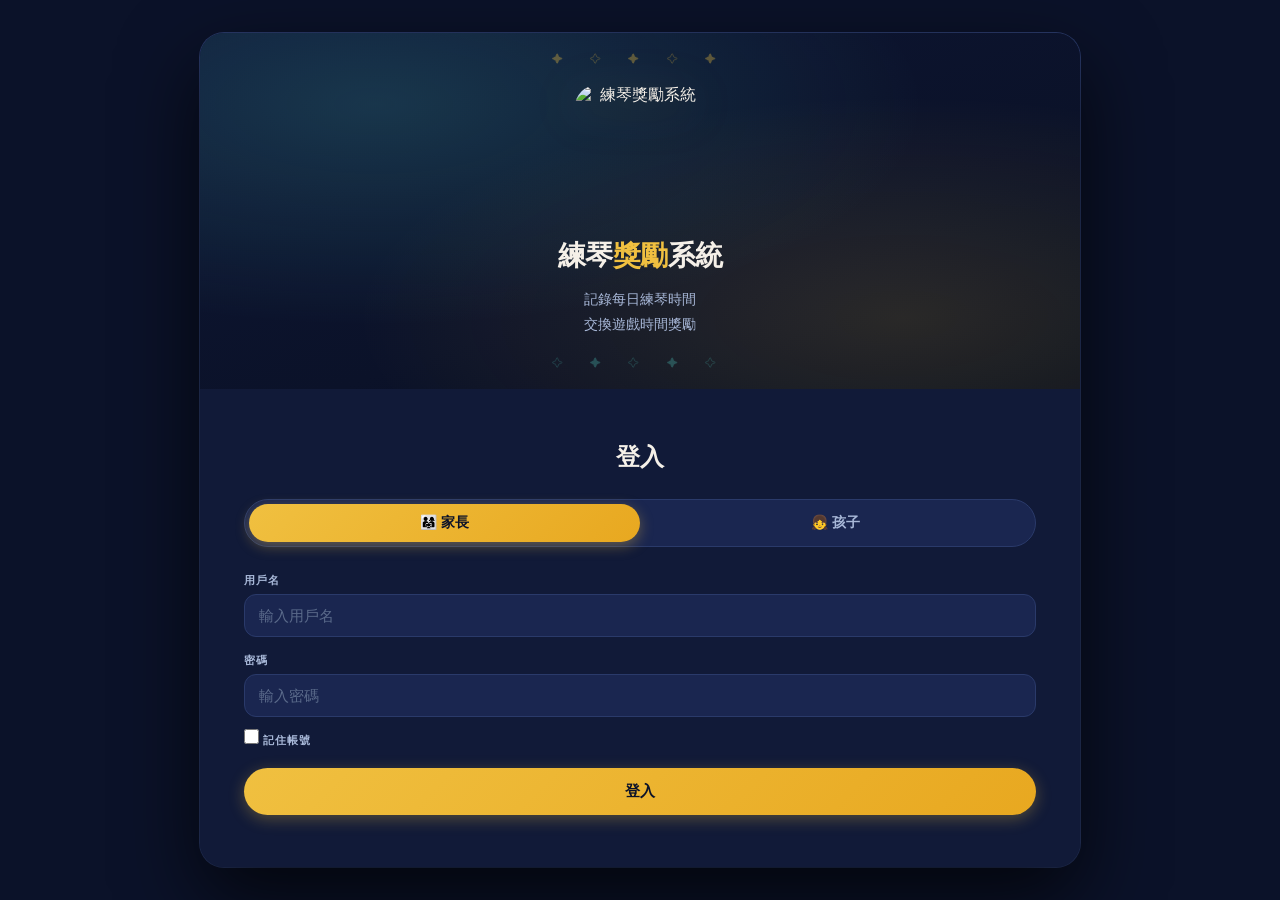
==== frontend/index.html @ 4d49552a "重新設計 UI：星空水彩風格 + 自訂 App Icon - 使用 .icon/Icon.png 作為網站 favicon 與 Apple touch icon - 歡迎區塊改用實際 PNG 圖示取代" ====
<!DOCTYPE html>
<html lang="zh-TW">
<head>
    <meta charset="UTF-8">
    <meta name="viewport" content="width=device-width, initial-scale=1.0">
    <title>練琴獎勵系統</title>
    <link rel="icon" type="image/png" href="/icon.png">
    <link rel="apple-touch-icon" href="/icon.png">
    <style>
        /* ── Starry Night × Watercolor Design System ── */
        :root {
            --bg-base:      #0b1229;
            --bg-surface:   #111a38;
            --bg-elevated:  #1a2650;
            --bg-elevated2: #243066;
            --accent:       #f0c040;
            --accent-hover: #ffe566;
            --accent-dim:   rgba(240,192,64,0.15);
            --teal:         #4ecdc4;
            --teal-dim:     rgba(78,205,196,0.15);
            --pink:         #ff7fbd;
            --pink-dim:     rgba(255,127,189,0.15);
            --text-primary: #f5f0e8;
            --text-secondary: #a8b8d8;
            --text-subdued: #5a6a8a;
            --border:       #2a3a6a;
            --danger:       #ff6b6b;
            --danger-dim:   rgba(255,107,107,0.15);
            --warning:      #ffb347;
            --warning-dim:  rgba(255,179,71,0.15);
            --radius-sm:    6px;
            --radius-md:    12px;
            --radius-lg:    16px;
            --radius-pill:  500px;
        }

        * { margin: 0; padding: 0; box-sizing: border-box; }

        body {
            font-family: 'Segoe UI', 'PingFang TC', 'Microsoft JhengHei', sans-serif;
            background: var(--bg-base);
            color: var(--text-primary);
            min-height: 100vh;
            display: flex;
            justify-content: center;
            align-items: center;
            padding: 24px;
        }

        /* ── Container ── */
        .container {
            width: 100%;
            max-width: 880px;
            background: var(--bg-surface);
            border-radius: 24px;
            overflow: hidden;
            box-shadow: 0 32px 80px rgba(0,0,0,0.7), 0 0 0 1px var(--border);
        }

        .content { display: grid; grid-template-columns: 1fr 1fr; min-height: 580px; }

        /* ── Welcome panel ── */
        .welcome-section {
            background:
                radial-gradient(ellipse at 20% 20%, rgba(78,205,196,0.18) 0%, transparent 55%),
                radial-gradient(ellipse at 80% 80%, rgba(240,192,64,0.14) 0%, transparent 55%),
                linear-gradient(160deg, #0d1635 0%, #0b1229 60%, #060d1f 100%);
            color: var(--text-primary);
            padding: 52px 36px;
            display: flex;
            flex-direction: column;
            justify-content: center;
            align-items: center;
            text-align: center;
            position: relative;
            overflow: hidden;
        }

        /* 星星裝飾 */
        .welcome-section::before {
            content: '✦ ✧ ✦ ✧ ✦';
            position: absolute;
            top: 20px; left: 0; right: 0;
            text-align: center;
            font-size: 11px;
            color: rgba(240,192,64,0.35);
            letter-spacing: 12px;
        }

        .welcome-section::after {
            content: '✧ ✦ ✧ ✦ ✧';
            position: absolute;
            bottom: 20px; left: 0; right: 0;
            text-align: center;
            font-size: 11px;
            color: rgba(78,205,196,0.3);
            letter-spacing: 12px;
        }

        .app-icon {
            width: 130px;
            height: 130px;
            object-fit: contain;
            margin-bottom: 22px;
            position: relative; z-index: 1;
            filter: drop-shadow(0 8px 24px rgba(240,192,64,0.3));
            border-radius: 22px;
        }

        .welcome-section h1 {
            font-size: 28px;
            font-weight: 900;
            letter-spacing: -0.5px;
            margin-bottom: 12px;
            position: relative; z-index: 1;
        }

        .welcome-section h1 span { color: var(--accent); }

        .welcome-section p {
            font-size: 14px;
            color: var(--text-secondary);
            line-height: 1.8;
            position: relative; z-index: 1;
        }

        /* ── Login panel ── */
        .login-section {
            background: var(--bg-surface);
            padding: 52px 44px;
            display: flex;
            flex-direction: column;
            justify-content: center;
        }

        .login-section h2 {
            font-size: 24px;
            font-weight: 900;
            color: var(--text-primary);
            margin-bottom: 26px;
            text-align: center;
        }

        /* ── User-type toggle ── */
        .user-type {
            display: flex;
            gap: 0;
            margin-bottom: 26px;
            background: var(--bg-elevated);
            border-radius: var(--radius-pill);
            padding: 4px;
            border: 1px solid var(--border);
        }

        .user-type-btn {
            flex: 1;
            padding: 10px;
            border: none;
            background: transparent;
            border-radius: var(--radius-pill);
            cursor: pointer;
            font-size: 14px;
            font-weight: 700;
            transition: all 0.25s ease;
            color: var(--text-secondary);
        }

        .user-type-btn:hover { color: var(--text-primary); }

        .user-type-btn.active {
            background: linear-gradient(135deg, var(--accent) 0%, #e8a820 100%);
            color: #0b1229;
            box-shadow: 0 4px 14px rgba(240,192,64,0.35);
        }

        /* ── Form elements ── */
        .form-group { margin-bottom: 16px; }

        .form-group label {
            display: block;
            margin-bottom: 6px;
            color: var(--text-secondary);
            font-weight: 700;
            font-size: 11px;
            text-transform: uppercase;
            letter-spacing: 1px;
        }

        .form-group input,
        .form-group textarea {
            width: 100%;
            padding: 12px 14px;
            background: var(--bg-elevated);
            border: 1px solid var(--border);
            border-radius: var(--radius-md);
            font-size: 15px;
            color: var(--text-primary);
            font-family: inherit;
            transition: border-color 0.2s ease, box-shadow 0.2s ease;
        }

        .form-group input::placeholder,
        .form-group textarea::placeholder { color: var(--text-subdued); }

        .form-group input:focus,
        .form-group textarea:focus {
            outline: none;
            border-color: var(--teal);
            box-shadow: 0 0 0 3px rgba(78,205,196,0.15);
        }

        .form-group textarea { resize: vertical; min-height: 80px; }

        /* ── Remember me ── */
        .remember-row { margin-top: -4px; margin-bottom: 8px; }

        .remember-label {
            display: flex;
            align-items: center;
            gap: 8px;
            font-size: 13px;
            color: var(--text-secondary);
            cursor: pointer;
            user-select: none;
        }

        .remember-label input[type="checkbox"] {
            width: 15px; height: 15px;
            accent-color: var(--teal);
            cursor: pointer;
        }

        /* ── Buttons ── */
        .login-btn {
            width: 100%;
            padding: 14px;
            background: linear-gradient(135deg, var(--accent) 0%, #e8a820 100%);
            color: #0b1229;
            border: none;
            border-radius: var(--radius-pill);
            font-size: 15px;
            font-weight: 900;
            letter-spacing: 0.5px;
            cursor: pointer;
            transition: all 0.2s ease;
            margin-top: 12px;
            box-shadow: 0 4px 16px rgba(240,192,64,0.3);
        }

        .login-btn:hover {
            background: linear-gradient(135deg, var(--accent-hover) 0%, var(--accent) 100%);
            box-shadow: 0 6px 22px rgba(240,192,64,0.45);
            transform: translateY(-1px);
        }

        .login-btn:active { transform: translateY(0); box-shadow: none; }

        .submit-btn {
            padding: 11px 26px;
            background: linear-gradient(135deg, var(--teal) 0%, #3ab5c0 100%);
            color: #0b1229;
            border: none;
            border-radius: var(--radius-pill);
            cursor: pointer;
            font-weight: 900;
            font-size: 14px;
            letter-spacing: 0.3px;
            transition: all 0.2s ease;
            box-shadow: 0 4px 14px rgba(78,205,196,0.3);
        }

        .submit-btn:hover {
            filter: brightness(1.1);
            transform: translateY(-1px);
            box-shadow: 0 6px 18px rgba(78,205,196,0.4);
        }

        .submit-btn:disabled { opacity: 0.4; cursor: not-allowed; transform: none; box-shadow: none; }

        .action-btn {
            padding: 10px 16px;
            border: 1px solid var(--border);
            background: transparent;
            color: var(--text-secondary);
            border-radius: var(--radius-pill);
            cursor: pointer;
            font-weight: 700;
            font-size: 13px;
            transition: all 0.2s ease;
        }

        .action-btn:hover {
            border-color: var(--teal);
            color: var(--teal);
            background: var(--teal-dim);
        }

        .action-btn.logout {
            grid-column: span 2;
            background: transparent;
            border-color: var(--danger);
            color: var(--danger);
        }

        .action-btn.logout:hover {
            background: var(--danger-dim);
            border-color: var(--danger);
        }

        /* ── Messages ── */
        .error-message {
            background: var(--danger-dim);
            color: #ff8080;
            border: 1px solid rgba(255,107,107,0.3);
            padding: 12px 14px;
            border-radius: var(--radius-md);
            margin-bottom: 16px;
            display: none;
            font-size: 14px;
        }

        .success-message {
            background: var(--teal-dim);
            color: var(--teal);
            border: 1px solid rgba(78,205,196,0.3);
            padding: 12px 14px;
            border-radius: var(--radius-md);
            margin-bottom: 16px;
            display: none;
            font-size: 14px;
        }

        /* ── Loading ── */
        .loading { display: none; text-align: center; color: var(--teal); font-weight: 700; font-size: 13px; }

        .spinner {
            border: 3px solid var(--bg-elevated2);
            border-top: 3px solid var(--teal);
            border-radius: 50%;
            width: 22px; height: 22px;
            animation: spin 0.8s linear infinite;
            margin: 0 auto 10px;
        }

        @keyframes spin { 0% { transform: rotate(0deg); } 100% { transform: rotate(360deg); } }

        /* ── Dashboard visibility ── */
        .dashboard { display: none; }
        .dashboard.active { display: block; }
        .login-form { display: block; }
        .login-form.hidden { display: none; }

        /* ── Dashboard header ── */
        .dashboard-header {
            background: linear-gradient(135deg, var(--bg-elevated) 0%, #1e2d5a 100%);
            border: 1px solid var(--border);
            color: var(--text-primary);
            padding: 22px 26px;
            text-align: center;
            margin-bottom: 20px;
            border-radius: var(--radius-lg);
            position: relative;
            overflow: hidden;
        }

        .dashboard-header::before {
            content: '';
            position: absolute;
            inset: 0;
            background: radial-gradient(ellipse at top left, rgba(78,205,196,0.1) 0%, transparent 60%);
            pointer-events: none;
        }

        .dashboard-header h2 { font-size: 22px; font-weight: 900; margin-bottom: 4px; }
        .dashboard-header p  { color: var(--text-secondary); font-size: 13px; }

        /* ── User info ── */
        .user-info {
            background: var(--bg-elevated);
            padding: 14px 18px;
            border-radius: var(--radius-lg);
            margin-bottom: 18px;
            font-size: 14px;
            border: 1px solid var(--border);
        }

        .info-item {
            display: flex;
            justify-content: space-between;
            padding: 8px 0;
            border-bottom: 1px solid var(--border);
        }

        .info-item:last-child { border-bottom: none; }
        .info-label { font-weight: 700; color: var(--text-subdued); font-size: 11px; text-transform: uppercase; letter-spacing: 0.8px; }
        .info-value { color: var(--text-primary); word-break: break-all; max-width: 60%; text-align: right; font-size: 13px; }

        /* ── Action buttons area ── */
        .action-buttons { display: grid; grid-template-columns: 1fr 1fr; gap: 10px; margin-bottom: 20px; }

        /* ── Navigation tabs ── */
        .nav-tabs {
            display: flex;
            gap: 2px;
            margin-bottom: 18px;
            border-bottom: 1px solid var(--border);
            flex-wrap: wrap;
        }

        .nav-tab {
            padding: 11px 16px;
            border: none;
            background: none;
            cursor: pointer;
            font-size: 13px;
            font-weight: 700;
            color: var(--text-subdued);
            border-bottom: 2px solid transparent;
            margin-bottom: -1px;
            transition: all 0.2s ease;
        }

        .nav-tab:hover { color: var(--teal); }

        .nav-tab.active {
            color: var(--accent);
            border-bottom-color: var(--accent);
        }

        .tab-content { display: none; }
        .tab-content.active { display: block; }

        /* ── Form sections ── */
        .form-section {
            background: var(--bg-elevated);
            border: 1px solid var(--border);
            padding: 20px 22px;
            border-radius: var(--radius-lg);
            margin-bottom: 14px;
        }

        .form-section h3 {
            color: var(--accent);
            margin-bottom: 16px;
            font-size: 14px;
            font-weight: 800;
            letter-spacing: 0.3px;
            display: flex;
            align-items: center;
            gap: 6px;
        }

        .form-row { display: grid; grid-template-columns: 1fr 1fr; gap: 12px; margin-bottom: 12px; }
        .form-row.full { grid-template-columns: 1fr; }

        /* ── Record items ── */
        .record-item {
            background: var(--bg-elevated);
            border: 1px solid var(--border);
            border-radius: var(--radius-md);
            padding: 14px 16px;
            margin-bottom: 10px;
            transition: all 0.2s ease;
        }

        .record-item:hover { background: var(--bg-elevated2); border-color: rgba(78,205,196,0.3); }

        .record-header { display: flex; justify-content: space-between; align-items: center; margin-bottom: 10px; }
        .record-date { font-weight: 700; color: var(--text-primary); font-size: 14px; }

        .record-status {
            padding: 3px 12px;
            border-radius: var(--radius-pill);
            font-size: 11px;
            font-weight: 700;
            text-transform: uppercase;
            letter-spacing: 0.5px;
        }

        .record-status.pending  { background: var(--warning-dim); color: var(--warning); }
        .record-status.approved { background: var(--teal-dim);    color: var(--teal);    }
        .record-status.rejected { background: var(--danger-dim);  color: var(--danger);  }

        .record-details { display: grid; grid-template-columns: 1fr 1fr; gap: 8px; font-size: 13px; color: var(--text-secondary); margin-bottom: 8px; }

        /* ── Child cards ── */
        .child-card {
            background: var(--bg-elevated);
            border: 1px solid var(--border);
            border-radius: var(--radius-lg);
            padding: 18px 20px;
            margin-bottom: 12px;
            cursor: pointer;
            transition: all 0.2s ease;
        }

        .child-card:hover {
            background: var(--bg-elevated2);
            border-color: var(--teal);
            box-shadow: 0 4px 20px rgba(78,205,196,0.12);
            transform: translateY(-1px);
        }

        .child-card-header { display: flex; justify-content: space-between; align-items: center; margin-bottom: 10px; }
        .child-name { font-size: 17px; font-weight: 900; color: var(--text-primary); }
        .child-age  { font-size: 12px; color: var(--text-subdued); }

        .child-stats { display: grid; grid-template-columns: 1fr 1fr 1fr; gap: 8px; margin-top: 10px; }

        .child-stat-item {
            text-align: center;
            padding: 10px 6px;
            background: var(--bg-base);
            border-radius: var(--radius-md);
            border: 1px solid var(--border);
        }

        .child-stat-value { font-size: 15px; font-weight: 900; color: var(--accent); }
        .child-stat-label { font-size: 10px; color: var(--text-subdued); margin-top: 3px; }

        /* ── Record action buttons ── */
        .record-action-buttons { display: flex; gap: 8px; margin-top: 10px; }

        .record-action-btn {
            flex: 1;
            padding: 8px 10px;
            border: none;
            border-radius: var(--radius-pill);
            cursor: pointer;
            font-size: 12px;
            font-weight: 800;
            transition: all 0.2s ease;
        }

        .record-action-btn.approve { background: var(--teal-dim); color: var(--teal); border: 1px solid rgba(78,205,196,0.4); }
        .record-action-btn.approve:hover { background: var(--teal); color: #0b1229; }
        .record-action-btn.reject  { background: var(--danger-dim); color: var(--danger); border: 1px solid rgba(255,107,107,0.4); }
        .record-action-btn.reject:hover  { background: var(--danger); color: white; }

        /* ── Stat box ── */
        .stat-box {
            background: var(--bg-elevated);
            border: 1px solid var(--border);
            border-radius: var(--radius-lg);
            padding: 32px 20px;
            text-align: center;
            margin-bottom: 14px;
            position: relative;
            overflow: hidden;
        }

        .stat-box::before {
            content: '';
            position: absolute;
            inset: 0;
            background:
                radial-gradient(ellipse at top left, rgba(240,192,64,0.1) 0%, transparent 60%),
                radial-gradient(ellipse at bottom right, rgba(78,205,196,0.08) 0%, transparent 60%);
            pointer-events: none;
        }

        .stat-value {
            font-size: 60px;
            font-weight: 900;
            background: linear-gradient(135deg, var(--accent) 30%, var(--teal) 100%);
            -webkit-background-clip: text;
            -webkit-text-fill-color: transparent;
            background-clip: text;
            margin-bottom: 6px;
            letter-spacing: -3px;
            line-height: 1;
            position: relative; z-index: 1;
        }

        .stat-label { font-size: 12px; color: var(--text-secondary); font-weight: 700; text-transform: uppercase; letter-spacing: 1.5px; position: relative; z-index: 1; }

        /* ── Manage child cards ── */
        .manage-child-card {
            background: var(--bg-elevated);
            border: 1px solid var(--border);
            border-radius: var(--radius-md);
            padding: 14px 16px;
            margin-bottom: 10px;
            transition: all 0.2s ease;
        }

        .manage-child-card:hover { background: var(--bg-elevated2); border-color: rgba(240,192,64,0.3); }

        .manage-child-header { display: flex; justify-content: space-between; align-items: center; margin-bottom: 8px; }
        .manage-child-info { font-size: 13px; color: var(--text-secondary); margin-bottom: 12px; }
        .manage-child-actions { display: flex; gap: 8px; flex-wrap: wrap; }

        .manage-btn {
            padding: 6px 14px;
            border: none;
            border-radius: var(--radius-pill);
            cursor: pointer;
            font-size: 12px;
            font-weight: 700;
            transition: all 0.2s ease;
        }

        .manage-btn.rename   { background: rgba(78,205,196,0.15); color: var(--teal); border: 1px solid rgba(78,205,196,0.4); }
        .manage-btn.rename:hover   { background: var(--teal); color: #0b1229; }
        .manage-btn.password { background: var(--warning-dim); color: var(--warning); border: 1px solid rgba(255,179,71,0.4); }
        .manage-btn.password:hover { background: var(--warning); color: #0b1229; }
        .manage-btn.delete   { background: var(--danger-dim); color: var(--danger); border: 1px solid rgba(255,107,107,0.4); }
        .manage-btn.delete:hover   { background: var(--danger); color: white; }

        /* ── Scrollbar ── */
        ::-webkit-scrollbar { width: 5px; }
        ::-webkit-scrollbar-track { background: var(--bg-base); }
        ::-webkit-scrollbar-thumb { background: var(--bg-elevated2); border-radius: 3px; }
        ::-webkit-scrollbar-thumb:hover { background: var(--text-subdued); }

        /* ── Mobile ── */
        @media (max-width: 768px) {
            body { padding: 0; align-items: flex-start; }

            .container { border-radius: 0; min-height: 100vh; box-shadow: none; }
            .content { grid-template-columns: 1fr; min-height: auto; }

            .welcome-section {
                padding: 16px 18px;
                flex-direction: row;
                justify-content: flex-start;
                text-align: left;
                gap: 14px;
            }

            .welcome-section::before,
            .welcome-section::after { display: none; }

            .app-icon { width: 48px; height: 48px; margin-bottom: 0; border-radius: 10px; }
            .welcome-section h1 { font-size: 19px; margin-bottom: 3px; }
            .welcome-section p  { font-size: 12px; }

            .login-section { padding: 22px 16px; }
            .login-section h2 { font-size: 21px; margin-bottom: 20px; }

            .dashboard-header { padding: 14px 14px; margin-bottom: 14px; }
            .dashboard-header h2 { font-size: 17px; }

            .user-info { padding: 10px 14px; margin-bottom: 14px; }

            .action-buttons { grid-template-columns: 1fr; gap: 8px; margin-bottom: 14px; }
            .action-btn.logout { grid-column: span 1; }

            .nav-tabs { gap: 0; }
            .nav-tab { padding: 10px 6px; font-size: 11px; flex: 1; text-align: center; }

            .form-section { padding: 14px; }
            .form-row { grid-template-columns: 1fr; gap: 0; }

            .submit-btn { width: 100%; padding: 13px; font-size: 15px; }

            .child-stats { grid-template-columns: 1fr 1fr; }
            .record-details { grid-template-columns: 1fr; gap: 4px; }
            .record-action-buttons { flex-direction: column; }

            .manage-child-actions { gap: 6px; }
            .manage-btn { flex: 1; text-align: center; padding: 7px 4px; font-size: 11px; }

            .stat-value { font-size: 52px; }
        }
    </style>
</head>
<body>
    <div class="container">
        <!-- 歡迎部分 -->
        <div class="welcome-section">
            <img src="/icon.png" class="app-icon" alt="練琴獎勵系統">
            <h1>練琴<span>獎勵</span>系統</h1>
            <p>記錄每日練琴時間<br>交換遊戲時間獎勵</p>
        </div>

        <!-- 登入部分 -->
        <div class="login-section">
            <h2>登入</h2>

            <!-- 登入表單 -->
            <div class="login-form" id="loginForm">
                <div class="error-message" id="errorMessage"></div>
                <div class="success-message" id="successMessage"></div>

                <!-- 用戶類型選擇 -->
                <div class="user-type">
                    <button class="user-type-btn active" data-type="parent" onclick="selectUserType('parent')">
                        👨‍👩‍👧 家長
                    </button>
                    <button class="user-type-btn" data-type="child" onclick="selectUserType('child')">
                        👧 孩子
                    </button>
                </div>

                <!-- 家長登入表單 -->
                <div id="parentForm">
                    <div class="form-group">
                        <label for="parentUsername">用戶名</label>
                        <input type="text" id="parentUsername" placeholder="輸入用戶名" autocomplete="username">
                    </div>
                    <div class="form-group">
                        <label for="parentPassword">密碼</label>
                        <input type="password" id="parentPassword" placeholder="輸入密碼" autocomplete="current-password">
                    </div>
                    <div class="form-group remember-row">
                        <label class="remember-label">
                            <input type="checkbox" id="parentRemember"> 記住帳號
                        </label>
                    </div>
                </div>

                <!-- 孩子登入表單 -->
                <div id="childForm" style="display: none;">
                    <div class="form-group">
                        <label for="childId">孩子 ID</label>
                        <input type="text" id="childId" placeholder="輸入孩子ID（英文或數字）" autocapitalize="none" autocorrect="off" autocomplete="off">
                    </div>
                    <div class="form-group">
                        <label for="childPassword">密碼</label>
                        <input type="password" id="childPassword" placeholder="輸入密碼" autocomplete="current-password">
                    </div>
                    <div class="form-group remember-row">
                        <label class="remember-label">
                            <input type="checkbox" id="childRemember"> 記住帳號
                        </label>
                    </div>
                </div>

                <div class="loading" id="loading">
                    <div class="spinner"></div>
                    <p>正在登入...</p>
                </div>

                <button class="login-btn" onclick="handleLogin()" id="loginBtn">登入</button>
            </div>

            <!-- 儀表板 -->
            <div class="dashboard" id="dashboard">
                <div class="dashboard-header">
                    <h2 id="dashboardTitle">登入成功！</h2>
                    <p id="dashboardSubtitle"></p>
                </div>

                <div class="user-info">
                    <div class="info-item">
                        <span class="info-label">用戶類型：</span>
                        <span class="info-value" id="userType"></span>
                    </div>
                    <div class="info-item">
                        <span class="info-label">用戶ID：</span>
                        <span class="info-value" id="userId"></span>
                    </div>
                    <div class="info-item">
                        <span class="info-label">用戶名/名稱：</span>
                        <span class="info-value" id="userName"></span>
                    </div>
                </div>

                <div class="action-buttons">
                    <button class="action-btn logout" onclick="handleLogout()">登出</button>
                </div>

                <!-- 家長導航 -->
                <div id="parentNav" style="display: none;">
                    <div class="nav-tabs">
                        <button class="nav-tab active" onclick="switchTab('children-list')">👧 我的孩子</button>
                        <button class="nav-tab" onclick="switchTab('pending-records')">⏳ 待批準記錄</button>
                        <button class="nav-tab" onclick="switchTab('manage-children')">👤 管理兒童帳號</button>
                        <button class="nav-tab" onclick="switchTab('parent-settings')">⚙️ 帳號設定</button>
                    </div>

                    <!-- 孩子列表 -->
                    <div id="children-list" class="tab-content active">
                        <div class="form-section">
                            <h3>👧 我的孩子</h3>
                            <div id="childrenListContainer" style="margin-top: 20px;"></div>
                        </div>
                    </div>

                    <!-- 待批準記錄 -->
                    <div id="pending-records" class="tab-content">
                        <div class="form-section">
                            <h3>⏳ 待批準的練琴記錄</h3>
                            <div id="pendingRecordsContainer" style="margin-top: 20px;"></div>
                        </div>
                    </div>

                    <!-- 管理兒童帳號 -->
                    <div id="manage-children" class="tab-content">
                        <div class="form-section">
                            <h3>➕ 新增兒童帳號</h3>
                            <div class="form-row">
                                <div class="form-group">
                                    <label for="newChildId">帳號 ID（選填，留空自動分配）</label>
                                    <input type="text" id="newChildId" placeholder="英文或數字，例如：kid01、101" autocapitalize="none" autocorrect="off" autocomplete="off">
                                </div>
                                <div class="form-group">
                                    <label for="newChildAge">年齡（選填）</label>
                                    <input type="number" id="newChildAge" placeholder="輸入年齡" min="1" max="18">
                                </div>
                            </div>
                            <div class="form-row">
                                <div class="form-group">
                                    <label for="newChildName">姓名</label>
                                    <input type="text" id="newChildName" placeholder="輸入孩子姓名">
                                </div>
                                <div class="form-group">
                                    <label for="newChildPassword">密碼</label>
                                    <input type="password" id="newChildPassword" placeholder="設定登入密碼">
                                </div>
                            </div>
                            <button class="submit-btn" onclick="addChildAccount()">新增帳號</button>
                            <div id="addChildResult" style="margin-top: 15px;"></div>
                        </div>

                        <div class="form-section">
                            <h3>👧 現有兒童帳號</h3>
                            <div id="manageChildrenList" style="margin-top: 15px;"></div>
                        </div>
                    </div>

                    <!-- 帳號設定 -->
                    <div id="parent-settings" class="tab-content">
                        <div class="form-section">
                            <h3>🔑 修改登入密碼</h3>
                            <div class="form-row full">
                                <div class="form-group">
                                    <label for="currentPassword">目前密碼</label>
                                    <input type="password" id="currentPassword" placeholder="輸入目前密碼">
                                </div>
                            </div>
                            <div class="form-row full">
                                <div class="form-group">
                                    <label for="newPassword">新密碼</label>
                                    <input type="password" id="newPassword" placeholder="輸入新密碼（至少4個字元）">
                                </div>
                            </div>
                            <div class="form-row full">
                                <div class="form-group">
                                    <label for="confirmPassword">確認新密碼</label>
                                    <input type="password" id="confirmPassword" placeholder="再次輸入新密碼">
                                </div>
                            </div>
                            <button class="submit-btn" onclick="changeParentPassword()">更新密碼</button>
                            <div id="changePasswordResult" style="margin-top: 15px;"></div>
                        </div>
                    </div>

                    </div>
                </div>

                <!-- 孩子端導航標籤 -->
                <div id="childNav" style="display: none;">
                    <div class="nav-tabs">
                        <button class="nav-tab active" onclick="switchTab('log-practice')">📝 登錄練琴</button>
                        <button class="nav-tab" onclick="switchTab('practice-history')">📋 練琴紀錄</button>
                        <button class="nav-tab" onclick="switchTab('request-game')">🎮 申請遊戲時間</button>
                        <button class="nav-tab" onclick="switchTab('game-balance')">⏱️遊戲時間</button>
                    </div>

                    <!-- 登錄練琴時間 -->
                    <div id="log-practice" class="tab-content active">
                        <div class="form-section">
                            <h3>📝 登錄今日練琴時間</h3>
                            <div class="form-row">
                                <div class="form-group">
                                    <label for="practiceDate">日期</label>
                                    <input type="date" id="practiceDate">
                                </div>
                                <div class="form-group">
                                    <label for="practiceTime">時間 (五分鐘單位)</label>
                                    <input type="time" id="practiceTime" step="300">
                                </div>
                            </div>
                            <div class="form-row">
                                <div class="form-group">
                                    <label for="practiceMinutes">練琴時間 (15分鐘單位)</label>
                                    <input type="number" id="practiceMinutes" placeholder="例: 30" min="15" step="15" value="15">
                                </div>
                            </div>
                            <div class="form-row full">
                                <div class="form-group">
                                    <label for="practiceNotes">備註 (練習內容等)</label>
                                    <textarea id="practiceNotes" placeholder="記錄今天練習的曲目和內容..."></textarea>
                                </div>
                            </div>
                            <button class="submit-btn" onclick="submitPracticeRecord()">提交練琴記錄</button>
                        </div>
                        <div id="submitPracticeResult"></div>
                    </div>

                    <!-- 練琴紀錄 -->
                    <div id="practice-history" class="tab-content">
                        <div class="form-section">
                            <h3>📋 我的練琴紀錄</h3>
                            <div id="practiceRecordsList" style="margin-top: 20px;"></div>
                        </div>
                    </div>

                    <!-- 申請遊戲時間 -->
                    <div id="request-game" class="tab-content">
                        <div class="form-section">
                            <h3>🎮 申請遊戲時間</h3>
                            <div class="form-row">
                                <div class="form-group">
                                    <label for="gameMinutes">申請時間 (15分鐘單位)</label>
                                    <input type="number" id="gameMinutes" placeholder="例: 30" min="15" step="15" value="15">
                                </div>
                            </div>
                            <button class="submit-btn" onclick="requestGameTime()">申請遊戲時間</button>
                        </div>
                        <div id="requestGameResult"></div>
                        
                        <div class="form-section" style="margin-top: 30px;">
                            <h3>📊 申請紀錄</h3>
                            <div id="gameRequestsList" style="margin-top: 20px;"></div>
                        </div>
                    </div>

                    <!-- 遊戲時間 -->
                    <div id="game-balance" class="tab-content">
                        <div class="stat-box">
                            <div class="stat-value" id="gameBalanceValue">0</div>
                            <div class="stat-label">遊戲時間餘額 (分鐘)</div>
                        </div>
                        
                        <div class="form-section">
                            <h3>ℹ️ 兌換比例</h3>
                            <div id="ratioInfo" style="padding: 15px; background: white; border-radius: 8px; color: #666;"></div>
                        </div>

                        <div class="form-section" style="margin-top: 30px;">
                            <h3>📈 遊戲時間統計</h3>
                            <div id="gameStats" style="margin-top: 15px;"></div>
                        </div>
                    </div>
                </div>


            </div>
        </div>
    </div>

    <script>
        const API_BASE_URL = `${window.location.origin}/api`;
        let currentUserType = 'parent';
        let currentToken = null;
        let currentUserId = null;

        // 選擇用戶類型
        function selectUserType(type) {
            currentUserType = type;
            
            // 更新按鈕樣式
            document.querySelectorAll('.user-type-btn').forEach(btn => {
                btn.classList.remove('active');
            });
            document.querySelector(`[data-type="${type}"]`).classList.add('active');

            // 切換表單
            if (type === 'parent') {
                document.getElementById('parentForm').style.display = 'block';
                document.getElementById('childForm').style.display = 'none';
            } else {
                document.getElementById('parentForm').style.display = 'none';
                document.getElementById('childForm').style.display = 'block';
            }

            // 清除錯誤消息
            clearMessages();
        }

        // 顯示錯誤消息
        function showError(message) {
            const errorDiv = document.getElementById('errorMessage');
            errorDiv.textContent = message;
            errorDiv.style.display = 'block';
            clearMessages();
            setTimeout(() => {
                errorDiv.style.display = 'none';
            }, 5000);
        }

        // 顯示成功消息
        function showSuccess(message) {
            const successDiv = document.getElementById('successMessage');
            successDiv.textContent = message;
            successDiv.style.display = 'block';
            setTimeout(() => {
                successDiv.style.display = 'none';
            }, 3000);
        }

        // 清除消息
        function clearMessages() {
            document.getElementById('errorMessage').style.display = 'none';
            document.getElementById('successMessage').style.display = 'none';
        }

        // 登入處理
        // 頁面載入時從 localStorage 恢復已記住的帳號
        function loadRememberedCredentials() {
            const parentSaved = JSON.parse(localStorage.getItem('parent_remember') || 'null');
            if (parentSaved) {
                document.getElementById('parentUsername').value = parentSaved.username || '';
                document.getElementById('parentPassword').value = parentSaved.password || '';
                document.getElementById('parentRemember').checked = true;
            }
            const childSaved = JSON.parse(localStorage.getItem('child_remember') || 'null');
            if (childSaved) {
                document.getElementById('childId').value = childSaved.childId || '';
                document.getElementById('childPassword').value = childSaved.password || '';
                document.getElementById('childRemember').checked = true;
            }
        }
        loadRememberedCredentials();

        async function handleLogin() {
            try {
                const loginBtn = document.getElementById('loginBtn');
                const loading = document.getElementById('loading');

                loginBtn.disabled = true;
                loading.style.display = 'block';
                clearMessages();

                let payload;
                let endpoint;

                if (currentUserType === 'parent') {
                    const username = document.getElementById('parentUsername').value;
                    const password = document.getElementById('parentPassword').value;

                    if (!username || !password) {
                        throw new Error('請輸入用戶名和密碼');
                    }

                    // 記住帳號
                    if (document.getElementById('parentRemember').checked) {
                        localStorage.setItem('parent_remember', JSON.stringify({ username, password }));
                    } else {
                        localStorage.removeItem('parent_remember');
                    }

                    payload = { username, password };
                    endpoint = `${API_BASE_URL}/auth/parent/login`;
                } else {
                    const childId = document.getElementById('childId').value;
                    const password = document.getElementById('childPassword').value;

                    if (!childId || !password) {
                        throw new Error('請輸入孩子ID和密碼');
                    }

                    // 記住帳號
                    if (document.getElementById('childRemember').checked) {
                        localStorage.setItem('child_remember', JSON.stringify({ childId, password }));
                    } else {
                        localStorage.removeItem('child_remember');
                    }

                    payload = { child_id: childId, password };
                    endpoint = `${API_BASE_URL}/auth/child/login`;
                }

                const response = await fetch(endpoint, {
                    method: 'POST',
                    headers: { 'Content-Type': 'application/json' },
                    body: JSON.stringify(payload)
                });

                if (!response.ok) {
                    const errorData = await response.json();
                    throw new Error(errorData.error || '登入失敗');
                }

                const data = await response.json();
                
                // 保存 Token 和用戶信息
                currentToken = data.access_token;
                
                if (currentUserType === 'parent') {
                    currentUserId = data.parent_id;
                    displayDashboard(
                        '👨‍👩‍👧 家長',
                        data.parent_id,
                        data.username,
                        data.access_token
                    );
                } else {
                    currentUserId = data.child_id;
                    displayDashboard(
                        '👧 孩子',
                        data.child_id,
                        data.name,
                        data.access_token
                    );
                }

                showSuccess('登入成功！');

            } catch (error) {
                showError('登入失敗: ' + error.message);
            } finally {
                document.getElementById('loginBtn').disabled = false;
                document.getElementById('loading').style.display = 'none';
            }
        }

        // 顯示儀表板
        function displayDashboard(userType, userId, userName, token) {
            document.getElementById('loginForm').classList.add('hidden');
            document.getElementById('dashboard').classList.add('active');

            document.getElementById('dashboardTitle').textContent = `歡迎，${userName}！`;
            document.getElementById('dashboardSubtitle').textContent = userType;
            document.getElementById('userType').textContent = userType;
            document.getElementById('userId').textContent = userId;
            document.getElementById('userName').textContent = userName;

            // 如果是孩子，初始化孩子端功能
            if (userType.includes('孩子')) {
                document.getElementById('childNav').style.display = 'block';
                loadChildDashboard(userId);
            } else if (userType.includes('家長')) {
                document.getElementById('parentNav').style.display = 'block';
                loadParentDashboard(userId);
            }

            clearTestResults();
        }

        // 加載家長端儀表板
        async function loadParentDashboard(parentId) {
            try {
                // 第一步：獲取家長的所有孩子列表
                const response = await fetch(`${API_BASE_URL}/practice/parent/children`, {
                    method: 'GET',
                    headers: {
                        'Authorization': `Bearer ${currentToken}`,
                        'Content-Type': 'application/json'
                    }
                });

                if (!response.ok) {
                    throw new Error('無法獲取孩子列表');
                }

                const data = await response.json();
                console.log('👨‍👩‍👧 家長孩子列表:', data);

                // 顯示孩子列表
                displayChildrenList(data.children);
                
                // 加載待批準的記錄
                loadPendingRecords();
                
                // 加載遊戲時間申請
                loadParentGameRequests();

            } catch (error) {
                showError('加載家長儀表板失敗: ' + error.message);
            }
        }

        // 顯示孩子列表
        function displayChildrenList(children) {
            const container = document.getElementById('childrenListContainer');
            
            if (children.length === 0) {
                container.innerHTML = '<p style="text-align: center; color: #999;">暫無孩子信息</p>';
                return;
            }

            container.innerHTML = children.map(child => `
                <div class="child-card" onclick="selectChildForParent('${child.id}', '${child.name}')">
                    <div class="child-card-header">
                        <div>
                            <div class="child-name">👧 ${child.name}</div>
                            <div class="child-age">年齡: ${child.age || '未設置'}</div>
                        </div>
                        <div style="text-align: right;">
                            <div style="font-size: 18px; font-weight: 600; color: #667eea;">${child.game_balance} 分鐘</div>
                            <div style="font-size: 12px; color: #999;">遊戲時間</div>
                        </div>
                    </div>
                    <div class="child-stats">
                        <div class="child-stat-item">
                            <div class="child-stat-value">${child.pending_records}</div>
                            <div class="child-stat-label">待批準</div>
                        </div>
                        <div class="child-stat-item">
                            <div class="child-stat-value">${child.total_practice_minutes_past_30_days}</div>
                            <div class="child-stat-label">30天練琴(分)</div>
                        </div>
                        <div class="child-stat-item">
                            <div class="child-stat-value">${child.practice_records_count}</div>
                            <div class="child-stat-label">總記錄</div>
                        </div>
                    </div>
                    <div style="margin-top: 15px; padding-top: 15px; border-top: 1px solid #eee;">
                        <button class="submit-btn" style="width: 100%; background: #28a745;" onclick="event.stopPropagation(); showRewardDialog('${child.id}', '${child.name}')">
                            🎁 獎勵遊戲時間
                        </button>
                    </div>
                </div>
            `).join('');
        }

        // 家長選擇孩子
        async function selectChildForParent(childId, childName) {
            try {
                const response = await fetch(`${API_BASE_URL}/practice/records/${childId}`, {
                    method: 'GET',
                    headers: {
                        'Authorization': `Bearer ${currentToken}`,
                        'Content-Type': 'application/json'
                    }
                });

                if (!response.ok) {
                    throw new Error('無法獲取孩子的記錄');
                }

                const data = await response.json();
                console.log(`📋 ${childName} 的練琴記錄:`, data);

                // 建立一個模態框或展開式面板來顯示孩子的詳細信息
                alert(`${childName} 的練琴記錄:\n待批準: ${data.pending_records}\n已批准: ${data.approved_records}\n總計: ${data.total_records}`);

            } catch (error) {
                showError('無法加載孩子的記錄: ' + error.message);
            }
        }

        // 加載待批準的記錄
        async function loadPendingRecords() {
            try {
                const response = await fetch(`${API_BASE_URL}/practice/parent/children`, {
                    method: 'GET',
                    headers: {
                        'Authorization': `Bearer ${currentToken}`,
                        'Content-Type': 'application/json'
                    }
                });

                if (!response.ok) {
                    throw new Error('無法獲取待批準的記錄');
                }

                const parentData = await response.json();
                let allPendingRecords = [];

                // 收集所有孩子的待批準記錄
                for (const child of parentData.children) {
                    const recordResponse = await fetch(`${API_BASE_URL}/practice/records/${child.id}?status=pending`, {
                        method: 'GET',
                        headers: {
                            'Authorization': `Bearer ${currentToken}`,
                            'Content-Type': 'application/json'
                        }
                    });

                    if (recordResponse.ok) {
                        const recordData = await recordResponse.json();
                        recordData.records.forEach(record => {
                            record.child_name = child.name;
                        });
                        allPendingRecords = allPendingRecords.concat(recordData.records);
                    }
                }

                console.log('📊 所有待批準記錄:', allPendingRecords);
                displayPendingRecords(allPendingRecords);

            } catch (error) {
                showError('加載待批準記錄失敗: ' + error.message);
            }
        }

        // 顯示待批準的記錄
        function displayPendingRecords(records) {
            const container = document.getElementById('pendingRecordsContainer');
            
            if (records.length === 0) {
                container.innerHTML = '<p style="text-align: center; color: #999;">暫無待批準的記錄</p>';
                return;
            }

            container.innerHTML = records.map(record => `
                <div class="record-item">
                    <div class="record-header">
                        <div>
                            <div class="record-date">👧 ${record.child_name} - ${record.date}</div>
                            <div style="font-size: 13px; color: #999; margin-top: 3px;">
                                時間: ${record.time ? record.time.substring(0, 5) : '未設置'} | 練琴: ${record.practice_minutes} 分鐘
                            </div>
                        </div>
                        <div class="record-status pending">待批準</div>
                    </div>
                    <div class="record-details">
                        <div>備註: ${record.notes || '無'}</div>
                        <div>提交時間: ${record.created_at ? new Date(record.created_at).toLocaleString('zh-TW') : '未知'}</div>
                    </div>
                    <div class="record-action-buttons">
                        <button class="record-action-btn approve" onclick="approveRecord(${record.id})">✓ 批準</button>
                        <button class="record-action-btn reject" onclick="rejectRecord(${record.id})">✗ 拒絕</button>
                    </div>
                </div>
            `).join('');
        }

        // 批準記錄
        async function approveRecord(recordId) {
            try {
                const response = await fetch(`${API_BASE_URL}/practice/record/${recordId}/approve`, {
                    method: 'POST',
                    headers: {
                        'Authorization': `Bearer ${currentToken}`,
                        'Content-Type': 'application/json'
                    }
                });

                if (!response.ok) {
                    const errorData = await response.json();
                    throw new Error(errorData.error || '批準失敗');
                }

                const data = await response.json();
                console.log('✅ 記錄已批準:', data);
                showSuccess(`✓ 記錄已批准！孩子獲得 ${data.game_minutes_earned} 分鐘遊戲時間`);
                
                // 重新加載待批準記錄
                loadPendingRecords();
                loadParentDashboard(currentUserId);

            } catch (error) {
                showError('批準失敗: ' + error.message);
            }
        }

        // 拒絕記錄
        async function rejectRecord(recordId) {
            try {
                const response = await fetch(`${API_BASE_URL}/practice/record/${recordId}/reject`, {
                    method: 'POST',
                    headers: {
                        'Authorization': `Bearer ${currentToken}`,
                        'Content-Type': 'application/json'
                    }
                });

                if (!response.ok) {
                    const errorData = await response.json();
                    throw new Error(errorData.error || '拒絕失敗');
                }

                showSuccess('✗ 記錄已拒絕');
                
                // 重新加載待批準記錄
                loadPendingRecords();
                loadParentDashboard(currentUserId);

            } catch (error) {
                showError('拒絕失敗: ' + error.message);
            }
        }

        // 加載家長的遊戲時間申請
        async function loadParentGameRequests() {
            try {
                const response = await fetch(`${API_BASE_URL}/practice/parent/children`, {
                    method: 'GET',
                    headers: {
                        'Authorization': `Bearer ${currentToken}`,
                        'Content-Type': 'application/json'
                    }
                });

                if (!response.ok) {
                    throw new Error('無法獲取遊戲申請');
                }

                const parentData = await response.json();
                const gameRequests = [];

                // 收集所有孩子的遊戲申請記錄
                for (const child of parentData.children) {
                    child.game_requests.forEach(request => {
                        request.child_name = child.name;
                        request.child_id = child.id;
                    });
                    gameRequests.push(...child.game_requests);
                }

                console.log('🎮 遊戲時間申請:', gameRequests);
                displayGameRequestsForParent(gameRequests);

            } catch (error) {
                console.error('加載遊戲申請失敗:', error.message);
            }
        }

        // 顯示遊戲時間申請
        function displayGameRequestsForParent(requests) {
            const container = document.getElementById('gameRequestsReviewContainer');
            
            if (requests.length === 0) {
                container.innerHTML = '<p style="text-align: center; color: #999;">暫無遊戲時間申請記錄</p>';
                return;
            }

            container.innerHTML = requests.map(request => `
                <div class="record-item">
                    <div class="record-header">
                        <div>
                            <div class="record-date">👧 ${request.child_name} - ${new Date(request.request_date).toLocaleDateString('zh-TW')}</div>
                            <div style="font-size: 13px; color: #999; margin-top: 3px;">
                                申請時間：${new Date(request.request_date).toLocaleString('zh-TW')}
                            </div>
                        </div>
                    </div>
                    <div class="record-details">
                        <div>🎮 申請遊戲時間: ${request.game_minutes} 分鐘</div>
                        <div>狀態: <span style="color: #28a745; font-weight: 600;">${request.status === 'approved' ? '✓ 已批准' : request.status}</span></div>
                    </div>
                    <div style="padding-top: 10px; border-top: 1px solid #eee; margin-top: 10px;">
                        <button class="record-action-btn approve" onclick="modifyGameRequest(${request.child_id}, ${request.id}, 'add')">➕ 增加額度</button>
                        <button class="record-action-btn reject" onclick="modifyGameRequest(${request.child_id}, ${request.id}, 'reduce')">➖ 減少額度</button>
                    </div>
                </div>
            `).join('');
        }

        // 修改遊戲申請額度
        async function modifyGameRequest(childId, requestId, action) {
            const minutes = prompt(`請輸入要${action === 'add' ? '增加' : '減少'}的遊戲時間(分鐘):\n(必須是15的倍數)`);
            
            if (!minutes || isNaN(minutes)) return;
            
            const numMinutes = parseInt(minutes);
            if (numMinutes % 15 !== 0) {
                showError('遊戲時間必須是15分鐘的倍數');
                return;
            }

            try {
                // 這裡可以調用API來修改額度，目前先顯示提示
                showSuccess(`${action === 'add' ? '已增加' : '已減少'} ${numMinutes} 分鐘的遊戲時間`);
                loadParentGameRequests();

            } catch (error) {
                showError('修改失敗: ' + error.message);
            }
        }

        // 顯示獎勵遊戲時間對話框
        function showRewardDialog(childId, childName) {
            const minutes = prompt(`請輸入要獎勵給 ${childName} 的遊戲時間(分鐘):\n(必須是15的倍數)\n\n例如: 15, 30, 45, 60`);
            
            if (!minutes || isNaN(minutes)) return;
            
            const numMinutes = parseInt(minutes);
            if (numMinutes <= 0) {
                showError('遊戲時間必須大於0');
                return;
            }
            if (numMinutes % 15 !== 0) {
                showError('遊戲時間必須是15分鐘的倍數');
                return;
            }

            const reason = prompt(`請輸入獎勵原因(可選):\n例如: 表現良好、完成額外任務等`);
            
            rewardGameTime(childId, childName, numMinutes, reason || '家長獎勵');
        }

        // 獎勵遊戲時間
        async function rewardGameTime(childId, childName, minutes, reason) {
            try {
                const response = await fetch(`${API_BASE_URL}/awards/give`, {
                    method: 'POST',
                    headers: {
                        'Authorization': `Bearer ${currentToken}`,
                        'Content-Type': 'application/json'
                    },
                    body: JSON.stringify({
                        child_id: childId,
                        game_minutes: minutes,
                        reason: reason
                    })
                });

                if (!response.ok) {
                    const errorData = await response.json();
                    throw new Error(errorData.error || '獎勵失敗');
                }

                const data = await response.json();
                console.log('🎁 遊戲時間已獎勵:', data);
                showSuccess(`✓ 已獎勵 ${childName} ${minutes} 分鐘遊戲時間！\n原因: ${reason}\n新餘額: ${data.new_balance} 分鐘`);
                
                // 重新加載家長儀表板
                loadParentDashboard(currentUserId);

            } catch (error) {
                showError('獎勵失敗: ' + error.message);
            }
        }

        // 修改家長密碼
        async function changeParentPassword() {
            const current = document.getElementById('currentPassword').value;
            const newPwd = document.getElementById('newPassword').value;
            const confirm = document.getElementById('confirmPassword').value;
            const resultDiv = document.getElementById('changePasswordResult');

            if (!current) { showError('請輸入目前密碼'); return; }
            if (!newPwd || newPwd.length < 4) { showError('新密碼至少需要 4 個字元'); return; }
            if (newPwd !== confirm) { showError('兩次輸入的新密碼不一致'); return; }

            try {
                const response = await fetch(`${API_BASE_URL}/auth/parent/change-password`, {
                    method: 'POST',
                    headers: {
                        'Content-Type': 'application/json',
                        'Authorization': `Bearer ${currentToken}`
                    },
                    body: JSON.stringify({ current_password: current, new_password: newPwd })
                });

                if (!response.ok) {
                    const err = await response.json();
                    throw new Error(err.error || '更新失敗');
                }

                resultDiv.innerHTML = '<div style="background:#efe;color:#3a3;padding:10px;border-radius:6px;">✅ 密碼已成功更新</div>';
                document.getElementById('currentPassword').value = '';
                document.getElementById('newPassword').value = '';
                document.getElementById('confirmPassword').value = '';

            } catch (error) {
                resultDiv.innerHTML = `<div style="background:#fee;color:#c33;padding:10px;border-radius:6px;">❌ ${error.message}</div>`;
            }
        }

        // ── 管理兒童帳號 ──────────────────────────────────────────

        // 載入現有兒童帳號列表
        async function loadManageChildren() {
            try {
                const response = await fetch(`${API_BASE_URL}/practice/parent/children`, {
                    headers: { 'Authorization': `Bearer ${currentToken}` }
                });

                if (!response.ok) throw new Error('無法取得兒童列表');

                const data = await response.json();
                const container = document.getElementById('manageChildrenList');

                if (data.children.length === 0) {
                    container.innerHTML = '<p style="text-align: center; color: #999;">尚未建立任何兒童帳號</p>';
                    return;
                }

                container.innerHTML = data.children.map(child => `
                    <div class="manage-child-card">
                        <div class="manage-child-header">
                            <div class="child-name">👧 ${child.name}</div>
                            <div style="font-size: 13px; color: #999;">ID: ${child.id}</div>
                        </div>
                        <div class="manage-child-info">
                            年齡：${child.age || '未設置'} ｜ 遊戲餘額：${child.game_balance} 分鐘
                        </div>
                        <div class="manage-child-actions">
                            <button class="manage-btn rename" onclick="renameChild('${child.id}', '${child.name.replace(/'/g, "\\'")}')">✏️ 修改名稱</button>
                            <button class="manage-btn password" onclick="changeChildPassword('${child.id}', '${child.name.replace(/'/g, "\\'")}')">🔑 修改密碼</button>
                            <button class="manage-btn delete" onclick="deleteChildAccount('${child.id}', '${child.name.replace(/'/g, "\\'")}')">🗑️ 刪除帳號</button>
                        </div>
                    </div>
                `).join('');

            } catch (error) {
                showError('載入兒童帳號失敗: ' + error.message);
            }
        }

        // 新增兒童帳號
        async function addChildAccount() {
            const name = document.getElementById('newChildName').value.trim();
            const password = document.getElementById('newChildPassword').value;
            const age = document.getElementById('newChildAge').value;
            const customId = document.getElementById('newChildId').value;
            const resultDiv = document.getElementById('addChildResult');

            if (!name) { showError('請輸入孩子姓名'); return; }
            if (!password || password.length < 4) { showError('密碼至少需要 4 個字元'); return; }
            if (customId && !/^[A-Za-z0-9]{1,20}$/.test(customId)) {
                showError('ID 只能包含英文字母與數字，長度 1~20'); return;
            }

            try {
                const body = { name, password };
                if (age) body.age = parseInt(age);
                if (customId) body.id = customId;

                const response = await fetch(`${API_BASE_URL}/management/create-child`, {
                    method: 'POST',
                    headers: {
                        'Content-Type': 'application/json',
                        'Authorization': `Bearer ${currentToken}`
                    },
                    body: JSON.stringify(body)
                });

                if (!response.ok) {
                    const err = await response.json();
                    throw new Error(err.error || '新增失敗');
                }

                const data = await response.json();
                resultDiv.innerHTML = `<div style="background:#efe;color:#3a3;padding:10px;border-radius:6px;">
                    ✅ 帳號已建立！孩子 ID：<strong>${data.child_id}</strong>，名稱：<strong>${data.name}</strong><br>
                    <small>請記錄此 ID，孩子登入時需要使用</small>
                </div>`;

                // 清空表單
                document.getElementById('newChildId').value = '';
                document.getElementById('newChildName').value = '';
                document.getElementById('newChildPassword').value = '';
                document.getElementById('newChildAge').value = '';

                // 重新載入列表
                loadManageChildren();
                loadParentDashboard(currentUserId);

            } catch (error) {
                resultDiv.innerHTML = `<div style="background:#fee;color:#c33;padding:10px;border-radius:6px;">❌ ${error.message}</div>`;
            }
        }

        // 修改兒童名稱
        async function renameChild(childId, currentName) {
            const newName = prompt(`修改「${currentName}」的名稱：`, currentName);
            if (!newName || newName.trim() === currentName) return;

            try {
                const response = await fetch(`${API_BASE_URL}/management/update-child-name/${childId}`, {
                    method: 'POST',
                    headers: {
                        'Content-Type': 'application/json',
                        'Authorization': `Bearer ${currentToken}`
                    },
                    body: JSON.stringify({ new_name: newName.trim() })
                });

                if (!response.ok) {
                    const err = await response.json();
                    throw new Error(err.error || '修改失敗');
                }

                const data = await response.json();
                showSuccess(`✅ 名稱已更新為「${data.child_name}」`);
                loadManageChildren();
                loadParentDashboard(currentUserId);

            } catch (error) {
                showError('修改名稱失敗: ' + error.message);
            }
        }

        // 修改兒童密碼
        async function changeChildPassword(childId, childName) {
            const newPassword = prompt(`設定「${childName}」的新密碼：`);
            if (!newPassword) return;
            if (newPassword.length < 4) { showError('密碼至少需要 4 個字元'); return; }

            try {
                const response = await fetch(`${API_BASE_URL}/management/update-child-password/${childId}`, {
                    method: 'POST',
                    headers: {
                        'Content-Type': 'application/json',
                        'Authorization': `Bearer ${currentToken}`
                    },
                    body: JSON.stringify({ new_password: newPassword })
                });

                if (!response.ok) {
                    const err = await response.json();
                    throw new Error(err.error || '修改失敗');
                }

                showSuccess(`✅「${childName}」的密碼已更新`);

            } catch (error) {
                showError('修改密碼失敗: ' + error.message);
            }
        }

        // 刪除兒童帳號
        async function deleteChildAccount(childId, childName) {
            if (!confirm(`確定要刪除「${childName}」的帳號嗎？\n\n此操作將刪除該孩子所有的練琴記錄，且無法復原！`)) return;

            try {
                const response = await fetch(`${API_BASE_URL}/management/delete-child/${childId}`, {
                    method: 'DELETE',
                    headers: { 'Authorization': `Bearer ${currentToken}` }
                });

                if (!response.ok) {
                    const err = await response.json();
                    throw new Error(err.error || '刪除失敗');
                }

                showSuccess(`✅「${childName}」的帳號已刪除`);
                loadManageChildren();
                loadParentDashboard(currentUserId);

            } catch (error) {
                showError('刪除帳號失敗: ' + error.message);
            }
        }

        // ─────────────────────────────────────────────────────────

        // 加載孩子端儀表板
        function loadChildDashboard(childId) {
            const today = new Date();
            document.getElementById('practiceDate').valueAsDate = today;
            
            // 設置預設時間為當前本地時間（四舍五入到最近的5分鐘倍數）
            const now = new Date();
            const minutes = Math.round(now.getMinutes() / 5) * 5;
            let hours = now.getHours();
            let roundedMinutes = minutes;
            
            // 處理舍入導致的小時變化
            if (roundedMinutes >= 60) {
                hours = (hours + 1) % 24;  // 處理午夜溢出
                roundedMinutes = 0;
            }
            
            const timeString = String(hours).padStart(2, '0') + ':' + String(roundedMinutes).padStart(2, '0');
            document.getElementById('practiceTime').value = timeString;
            
            // 🔍 調試：顯示時間初始化信息
            console.log('⏰ 時間初始化:', {
                系統時間: now.toString(),
                extractedHours: now.getHours(),
                extractedMinutes: now.getMinutes(),
                舍入後分鐘: roundedMinutes,
                最終小時: hours,
                時間輸入值: timeString,
                時區偏移: now.getTimezoneOffset(),
                本地時區: Intl.DateTimeFormat().resolvedOptions().timeZone
            });
            
            loadPracticeRecords(childId);
            loadGameBalance(childId);
            loadGameRequestHistory(childId);
        }

        // 切換標籤
        function switchTab(tabName) {
            // 隱藏所有標籤內容
            document.querySelectorAll('.tab-content').forEach(tab => {
                tab.classList.remove('active');
            });
            // 移除所有標籤的active類
            document.querySelectorAll('.nav-tab').forEach(btn => {
                btn.classList.remove('active');
            });

            // 顯示選中的標籤
            document.getElementById(tabName).classList.add('active');
            event.target.classList.add('active');

            // 根據標籤刷新數據
            if (tabName === 'practice-history') {
                loadPracticeRecords(currentUserId);
            } else if (tabName === 'request-game') {
                loadGameRequestHistory(currentUserId);
            } else if (tabName === 'game-balance') {
                loadGameBalance(currentUserId);
            } else if (tabName === 'manage-children') {
                loadManageChildren();
            }
        }

        // 提交練琴記錄
        async function submitPracticeRecord() {
            try {
                if (!currentToken) throw new Error('未登入');

                const date = document.getElementById('practiceDate').value;
                let time = document.getElementById('practiceTime').value;
                const minutes = parseInt(document.getElementById('practiceMinutes').value);
                const notes = document.getElementById('practiceNotes').value;

                if (!date) throw new Error('請選擇日期');
                if (!minutes || minutes < 15) throw new Error('練琴時間至少 15 分鐘');
                if (minutes % 15 !== 0) throw new Error('練琴時間必須以 15 分鐘為單位');

                // 驗證時間格式並四舍五入到5分鐘倍數
                if (time) {
                    const [hours, mins] = time.split(':').map(Number);
                    const roundedMins = Math.round(mins / 5) * 5;
                    const finalHours = roundedMins === 60 ? hours + 1 : hours;
                    const finalMins = roundedMins === 60 ? 0 : roundedMins;
                    
                    // 確保小時不超過23
                    if (finalHours > 23) {
                        throw new Error('時間超出範圍');
                    }
                    
                    time = String(finalHours).padStart(2, '0') + ':' + String(finalMins).padStart(2, '0');
                }

                // 🔍 調試：顯示發送的時間
                const dateObj = new Date(date);
                const timeObj = time ? new Date(`2000-01-01T${time}`) : null;
                
                console.log('📤 提交練琴記錄:', {
                    日期輸入: date,
                    時間輸入: time,
                    系統時區偏移: new Date().getTimezoneOffset(),
                    發送的日期: dateObj.toISOString().split('T')[0],
                    發送的時間: time ? `2000-01-01T${time}:00` : null
                });

                const response = await fetch(`${API_BASE_URL}/practice/record`, {
                    method: 'POST',
                    headers: {
                        'Content-Type': 'application/json',
                        'Authorization': `Bearer ${currentToken}`
                    },
                    body: JSON.stringify({
                        // 發送本地日期和時間，不使用 ISO 格式轉換（避免時區問題）
                        date: `${date}T00:00:00`,
                        time: time ? `2000-01-01T${time}:00` : null,
                        practice_minutes: minutes,
                        notes: notes
                    })
                });

                if (!response.ok) {
                    const error = await response.json();
                    throw new Error(error.error || '提交失敗');
                }

                const data = await response.json();
                showSuccess('練琴記錄已提交，等待家長批准！');
                document.getElementById('practiceNotes').value = '';
                document.getElementById('practiceMinutes').value = '15';
                
                // 重新設置預設時間
                const now = new Date();
                const nowMinutes = Math.round(now.getMinutes() / 5) * 5;
                let nowHours = now.getHours();
                let finalMinutes = nowMinutes;
                
                // 處理舍入導致的小時變化
                if (finalMinutes >= 60) {
                    nowHours = (nowHours + 1) % 24;
                    finalMinutes = 0;
                }
                
                const finalTime = String(nowHours).padStart(2, '0') + ':' + String(finalMinutes).padStart(2, '0');
                document.getElementById('practiceTime').value = finalTime;
                
                console.log('⏰ 重置時間:', {
                    新時間: finalTime,
                    系統時間: now.toString()
                });
                
                loadPracticeRecords(currentUserId);
            } catch (error) {
                showError('提交練琴記錄失敗: ' + error.message);
            }
        }

        // 加載練琴紀錄
        async function loadPracticeRecords(childId) {
            try {
                if (!currentToken) return;

                const response = await fetch(`${API_BASE_URL}/practice/records/${childId}`, {
                    headers: { 'Authorization': `Bearer ${currentToken}` }
                });

                if (!response.ok) throw new Error('加載失敗');

                const data = await response.json();
                
                // 🔍 調試：記錄收到的數據
                console.log('📊 loadPracticeRecords 收到的數據:', {
                    total_records: data.total_records,
                    pending_records: data.pending_records,
                    approved_records: data.approved_records,
                    records_array_length: data.records ? data.records.length : 0,
                    records_array: data.records
                });
                
                const list = document.getElementById('practiceRecordsList');
                
                if (!data.records || data.records.length === 0) {
                    list.innerHTML = '<p style="color: #666; text-align: center; padding: 20px;">暫無練琴紀錄</p>';
                    console.log('✅ 無記錄');
                    return;
                }

                // 🔍 調試：顯示即將渲染的記錄數量
                console.log(`📝 即將顯示 ${data.records.length} 筆記錄`);

                list.innerHTML = `
                    <div style="margin-bottom: 15px; color: #666;">
                        <strong>批准紀錄: ${data.approved_records}</strong> | 
                        <strong>待審核: ${data.pending_records}</strong> | 
                        <strong>已批准總時間: ${data.total_approved_minutes}</strong> 分鐘
                    </div>
                ` + data.records.map((r, index) => {
                    console.log(`  [${index + 1}] 渲染紀錄: ${r.date} - ${r.practice_minutes}分鐘`);
                    return `
                    <div class="record-item">
                        <div class="record-header">
                            <div class="record-date">${r.date}${r.time ? ' ' + r.time.substring(0, 5) : ''}</div>
                            <div class="record-status ${r.status}">${getStatusText(r.status)}</div>
                        </div>
                        <div class="record-details">
                            <div>⏱️ 練琴時間: ${r.practice_minutes} 分鐘</div>
                            <div>📝 備註: ${r.notes || '無'}</div>
                        </div>
                    </div>
                `;
                }).join('');
                
                console.log(`✅ 成功渲染 ${data.records.length} 筆記錄到頁面`);
            } catch (error) {
                console.error('❌ 加載練琴紀錄失敗:', error);
            }
        }

        // 申請遊戲時間
        async function requestGameTime() {
            try {
                if (!currentToken) throw new Error('未登入');

                const minutes = parseInt(document.getElementById('gameMinutes').value);

                if (!minutes || minutes < 15) throw new Error('申請時間至少 15 分鐘');
                if (minutes % 15 !== 0) throw new Error('申請時間必須以 15 分鐘為單位');

                const response = await fetch(`${API_BASE_URL}/awards/request`, {
                    method: 'POST',
                    headers: {
                        'Content-Type': 'application/json',
                        'Authorization': `Bearer ${currentToken}`
                    },
                    body: JSON.stringify({
                        game_minutes: minutes
                    })
                });

                if (!response.ok) {
                    const error = await response.json();
                    throw new Error(error.error || '申請失敗');
                }

                const data = await response.json();
                showSuccess(`申請成功！已扣除 ${data.game_minutes_used} 分鐘，剩餘 ${data.remaining_balance} 分鐘`);
                document.getElementById('gameMinutes').value = '';
                loadGameBalance(currentUserId);
                loadGameRequestHistory(currentUserId);
            } catch (error) {
                showError('申請遊戲時間失敗: ' + error.message);
            }
        }

        // 加載遊戲時間餘額
        async function loadGameBalance(childId) {
            try {
                if (!currentToken) return;

                const response = await fetch(`${API_BASE_URL}/awards/balance/${childId}`, {
                    headers: { 'Authorization': `Bearer ${currentToken}` }
                });

                if (!response.ok) throw new Error('加載失敗');

                const data = await response.json();
                document.getElementById('gameBalanceValue').textContent = data.game_balance;

                // 加載兌換比例
                const ratioResponse = await fetch(`${API_BASE_URL}/awards/ratio`, {
                    headers: { 'Authorization': `Bearer ${currentToken}` }
                });
                
                if (ratioResponse.ok) {
                    const ratioData = await ratioResponse.json();
                    document.getElementById('ratioInfo').textContent = 
                        `${ratioData.description}`;
                }
            } catch (error) {
                console.error('加載遊戲時間餘額失敗:', error);
            }
        }

        // 加載遊戲時間申請歷史
        async function loadGameRequestHistory(childId) {
            try {
                if (!currentToken) return;

                const response = await fetch(`${API_BASE_URL}/awards/request-history/${childId}`, {
                    headers: { 'Authorization': `Bearer ${currentToken}` }
                });

                if (!response.ok) throw new Error('加載失敗');

                const data = await response.json();
                const list = document.getElementById('gameRequestsList');
                
                if (!data.requests || data.requests.length === 0) {
                    list.innerHTML = '<p style="color: #666; text-align: center; padding: 20px;">暫無申請歷史</p>';
                    return;
                }

                list.innerHTML = data.requests.map(r => `
                    <div class="record-item">
                        <div class="record-header">
                            <div class="record-date">${new Date(r.request_date).toLocaleString('zh-TW')}</div>
                            <div class="record-status approved">已批准</div>
                        </div>
                        <div class="record-details">
                            <div>⏱️ 使用時間: ${r.game_minutes} 分鐘</div>
                        </div>
                    </div>
                `).join('');
            } catch (error) {
                console.error('加載申請歷史失敗:', error);
            }
        }

        // 狀態文字
        function getStatusText(status) {
            const statusMap = {
                'pending': '⏳ 待審核',
                'approved': '✅ 已批准',
                'rejected': '❌ 已拒絕'
            };
            return statusMap[status] || status;
        }

        // 登出
        function handleLogout() {
            currentToken = null;
            currentUserId = null;
            document.getElementById('loginForm').classList.remove('hidden');
            document.getElementById('dashboard').classList.remove('active');
            document.getElementById('parentUsername').value = 'parent2024';
            document.getElementById('parentPassword').value = 'securepass123';
            document.getElementById('childId').value = '1';
            document.getElementById('childPassword').value = 'child123';
            selectUserType('parent');
            clearMessages();
            showSuccess('已登出');
        }


    </script>
</body>
</html>
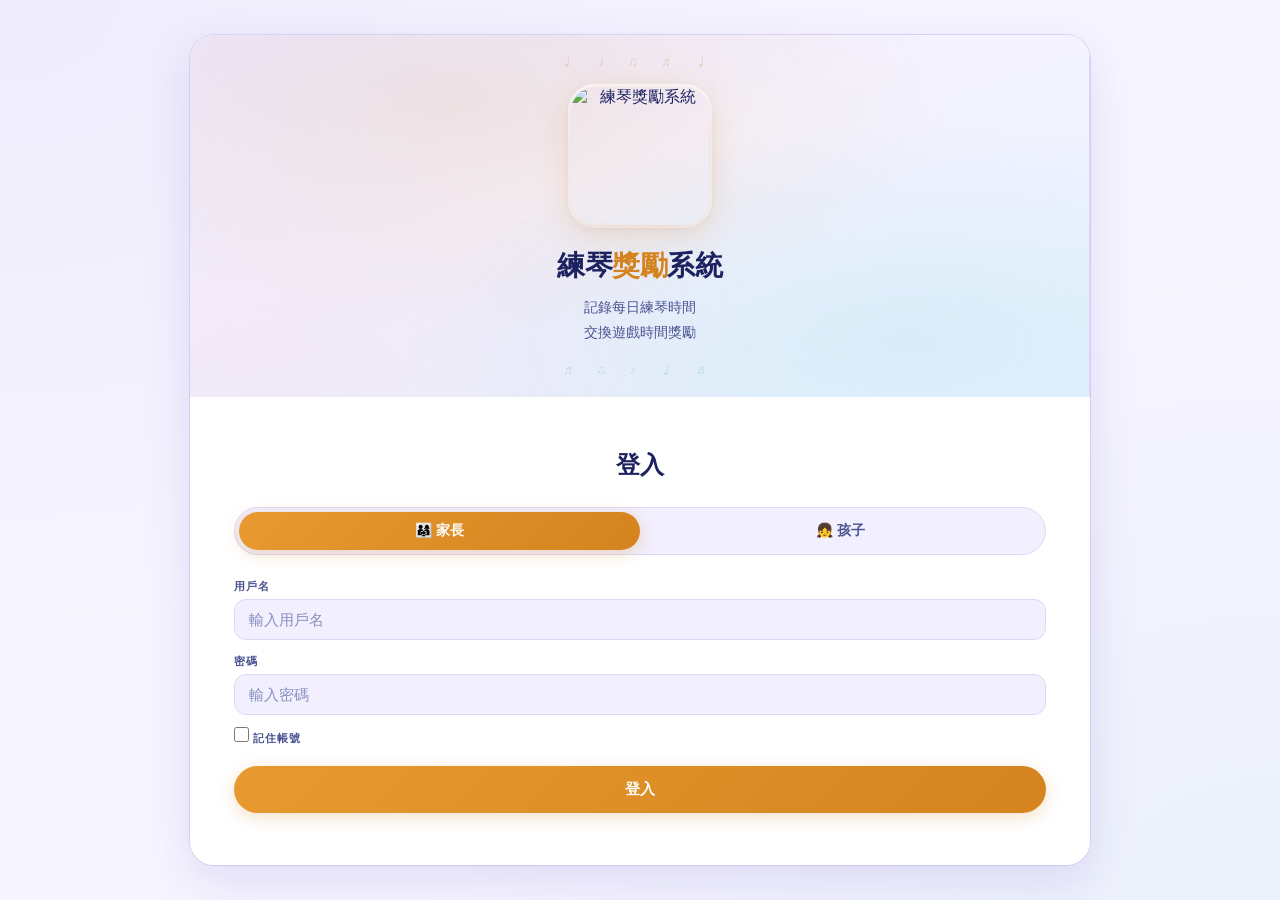
==== commit 8031f027: "重新設計 UI：Eevee 水彩淺色主題 - 背景：薰衣草奶白 #F7F5FF，帶紫色/青色光暈 - 主色：暖琥珀 #D4831E（Eevee）/ 青色 #2AAABF（Vaporeon） - 文字：" ====
--- a/frontend/index.html
+++ b/frontend/index.html
@@ -1,4 +1,4 @@
-<!DOCTYPE html>
+﻿<!DOCTYPE html>
 <html lang="zh-TW">
 <head>
     <meta charset="UTF-8">
@@ -7,38 +7,75 @@
     <link rel="icon" type="image/png" href="/icon.png">
     <link rel="apple-touch-icon" href="/icon.png">
     <style>
-        /* ── Starry Night × Watercolor Design System ── */
+        /* ── Eevee Watercolor Light Theme ── */
         :root {
-            --bg-base:      #0b1229;
-            --bg-surface:   #111a38;
-            --bg-elevated:  #1a2650;
-            --bg-elevated2: #243066;
-            --accent:       #f0c040;
-            --accent-hover: #ffe566;
-            --accent-dim:   rgba(240,192,64,0.15);
-            --teal:         #4ecdc4;
-            --teal-dim:     rgba(78,205,196,0.15);
-            --pink:         #ff7fbd;
-            --pink-dim:     rgba(255,127,189,0.15);
-            --text-primary: #f5f0e8;
-            --text-secondary: #a8b8d8;
-            --text-subdued: #5a6a8a;
-            --border:       #2a3a6a;
-            --danger:       #ff6b6b;
-            --danger-dim:   rgba(255,107,107,0.15);
-            --warning:      #ffb347;
-            --warning-dim:  rgba(255,179,71,0.15);
+            /* Backgrounds - warm cream & lavender */
+            --bg-base:      #F7F5FF;
+            --bg-surface:   #FFFFFF;
+            --bg-elevated:  #F2EFFE;
+            --bg-elevated2: #E9E4FC;
+            --bg-card:      #FFFFFF;
+
+            /* Accent - Eevee warm amber */
+            --accent:       #D4831E;
+            --accent-light: #E89A30;
+            --accent-hover: #C07018;
+            --accent-dim:   rgba(212,131,30,0.10);
+            --accent-glow:  rgba(212,131,30,0.20);
+
+            /* Teal - Vaporeon */
+            --teal:         #2AAABF;
+            --teal-light:   #4EC4D8;
+            --teal-dim:     rgba(42,170,191,0.10);
+
+            /* Pink - Sylveon */
+            --pink:         #D4609A;
+            --pink-dim:     rgba(212,96,154,0.10);
+
+            /* Purple - Espeon/night sky */
+            --purple:       #6A50C8;
+            --purple-dim:   rgba(106,80,200,0.10);
+
+            /* Text - deep indigo from the night sky */
+            --text-primary:   #1C2260;
+            --text-secondary: #4A5490;
+            --text-subdued:   #8890C0;
+
+            /* Borders */
+            --border:       #DDD8F5;
+            --border-strong:#C8C0EC;
+
+            /* Status */
+            --danger:       #D94040;
+            --danger-dim:   rgba(217,64,64,0.09);
+            --warning:      #D47820;
+            --warning-dim:  rgba(212,120,32,0.10);
+            --success:      var(--teal);
+            --success-dim:  var(--teal-dim);
+
+            /* Radius */
             --radius-sm:    6px;
             --radius-md:    12px;
-            --radius-lg:    16px;
+            --radius-lg:    18px;
+            --radius-xl:    24px;
             --radius-pill:  500px;
+
+            /* Shadows */
+            --shadow-sm:    0 2px 8px rgba(106,80,200,0.08);
+            --shadow-md:    0 6px 20px rgba(106,80,200,0.12);
+            --shadow-lg:    0 16px 48px rgba(106,80,200,0.16);
+            --shadow-accent: 0 4px 16px rgba(212,131,30,0.25);
+            --shadow-teal:   0 4px 14px rgba(42,170,191,0.25);
         }
 
         * { margin: 0; padding: 0; box-sizing: border-box; }
 
         body {
             font-family: 'Segoe UI', 'PingFang TC', 'Microsoft JhengHei', sans-serif;
-            background: var(--bg-base);
+            background:
+                radial-gradient(ellipse at 0% 0%, rgba(106,80,200,0.06) 0%, transparent 50%),
+                radial-gradient(ellipse at 100% 100%, rgba(42,170,191,0.06) 0%, transparent 50%),
+                var(--bg-base);
             color: var(--text-primary);
             min-height: 100vh;
             display: flex;
@@ -50,11 +87,11 @@
         /* ── Container ── */
         .container {
             width: 100%;
-            max-width: 880px;
+            max-width: 900px;
             background: var(--bg-surface);
-            border-radius: 24px;
+            border-radius: var(--radius-xl);
             overflow: hidden;
-            box-shadow: 0 32px 80px rgba(0,0,0,0.7), 0 0 0 1px var(--border);
+            box-shadow: var(--shadow-lg), 0 0 0 1px var(--border);
         }
 
         .content { display: grid; grid-template-columns: 1fr 1fr; min-height: 580px; }
@@ -62,9 +99,10 @@
         /* ── Welcome panel ── */
         .welcome-section {
             background:
-                radial-gradient(ellipse at 20% 20%, rgba(78,205,196,0.18) 0%, transparent 55%),
-                radial-gradient(ellipse at 80% 80%, rgba(240,192,64,0.14) 0%, transparent 55%),
-                linear-gradient(160deg, #0d1635 0%, #0b1229 60%, #060d1f 100%);
+                radial-gradient(ellipse at 30% 20%, rgba(212,131,30,0.12) 0%, transparent 55%),
+                radial-gradient(ellipse at 80% 85%, rgba(42,170,191,0.10) 0%, transparent 50%),
+                radial-gradient(ellipse at 10% 90%, rgba(212,96,154,0.08) 0%, transparent 45%),
+                linear-gradient(160deg, #EDE8FF 0%, #F5F2FF 40%, #E8F4FF 100%);
             color: var(--text-primary);
             padding: 52px 36px;
             display: flex;
@@ -74,45 +112,52 @@
             text-align: center;
             position: relative;
             overflow: hidden;
-        }
-
-        /* 星星裝飾 */
+            border-right: 1px solid var(--border);
+        }
+
+        /* Decorative music notes */
         .welcome-section::before {
-            content: '✦ ✧ ✦ ✧ ✦';
+            content: '♩ ♪ ♫ ♬ ♩';
             position: absolute;
-            top: 20px; left: 0; right: 0;
+            top: 18px; left: 0; right: 0;
             text-align: center;
-            font-size: 11px;
-            color: rgba(240,192,64,0.35);
-            letter-spacing: 12px;
+            font-size: 13px;
+            color: rgba(212,131,30,0.25);
+            letter-spacing: 10px;
+            pointer-events: none;
         }
 
         .welcome-section::after {
-            content: '✧ ✦ ✧ ✦ ✧';
+            content: '♬ ♫ ♪ ♩ ♬';
             position: absolute;
-            bottom: 20px; left: 0; right: 0;
+            bottom: 18px; left: 0; right: 0;
             text-align: center;
-            font-size: 11px;
-            color: rgba(78,205,196,0.3);
-            letter-spacing: 12px;
+            font-size: 13px;
+            color: rgba(42,170,191,0.22);
+            letter-spacing: 10px;
+            pointer-events: none;
         }
 
         .app-icon {
-            width: 130px;
-            height: 130px;
+            width: 138px;
+            height: 138px;
             object-fit: contain;
             margin-bottom: 22px;
             position: relative; z-index: 1;
-            filter: drop-shadow(0 8px 24px rgba(240,192,64,0.3));
-            border-radius: 22px;
+            border-radius: 24px;
+            box-shadow:
+                0 8px 32px rgba(212,131,30,0.22),
+                0 2px 8px rgba(106,80,200,0.12),
+                0 0 0 3px rgba(255,255,255,0.9);
         }
 
         .welcome-section h1 {
             font-size: 28px;
             font-weight: 900;
+            color: var(--text-primary);
+            margin-bottom: 10px;
+            position: relative; z-index: 1;
             letter-spacing: -0.5px;
-            margin-bottom: 12px;
-            position: relative; z-index: 1;
         }
 
         .welcome-section h1 span { color: var(--accent); }
@@ -145,7 +190,7 @@
         .user-type {
             display: flex;
             gap: 0;
-            margin-bottom: 26px;
+            margin-bottom: 24px;
             background: var(--bg-elevated);
             border-radius: var(--radius-pill);
             padding: 4px;
@@ -161,42 +206,42 @@
             cursor: pointer;
             font-size: 14px;
             font-weight: 700;
-            transition: all 0.25s ease;
+            transition: all 0.22s ease;
             color: var(--text-secondary);
         }
 
-        .user-type-btn:hover { color: var(--text-primary); }
+        .user-type-btn:hover { color: var(--accent); }
 
         .user-type-btn.active {
-            background: linear-gradient(135deg, var(--accent) 0%, #e8a820 100%);
-            color: #0b1229;
-            box-shadow: 0 4px 14px rgba(240,192,64,0.35);
+            background: linear-gradient(135deg, var(--accent-light) 0%, var(--accent) 100%);
+            color: #fff;
+            box-shadow: var(--shadow-accent);
         }
 
         /* ── Form elements ── */
-        .form-group { margin-bottom: 16px; }
+        .form-group { margin-bottom: 14px; }
 
         .form-group label {
             display: block;
-            margin-bottom: 6px;
+            margin-bottom: 5px;
             color: var(--text-secondary);
             font-weight: 700;
             font-size: 11px;
             text-transform: uppercase;
-            letter-spacing: 1px;
+            letter-spacing: 0.9px;
         }
 
         .form-group input,
         .form-group textarea {
             width: 100%;
-            padding: 12px 14px;
+            padding: 11px 14px;
             background: var(--bg-elevated);
-            border: 1px solid var(--border);
+            border: 1.5px solid var(--border);
             border-radius: var(--radius-md);
             font-size: 15px;
             color: var(--text-primary);
             font-family: inherit;
-            transition: border-color 0.2s ease, box-shadow 0.2s ease;
+            transition: border-color 0.2s ease, box-shadow 0.2s ease, background 0.2s ease;
         }
 
         .form-group input::placeholder,
@@ -205,14 +250,15 @@
         .form-group input:focus,
         .form-group textarea:focus {
             outline: none;
-            border-color: var(--teal);
-            box-shadow: 0 0 0 3px rgba(78,205,196,0.15);
+            border-color: var(--accent);
+            background: #fff;
+            box-shadow: 0 0 0 3px var(--accent-dim);
         }
 
         .form-group textarea { resize: vertical; min-height: 80px; }
 
         /* ── Remember me ── */
-        .remember-row { margin-top: -4px; margin-bottom: 8px; }
+        .remember-row { margin-top: -2px; margin-bottom: 8px; }
 
         .remember-label {
             display: flex;
@@ -226,7 +272,7 @@
 
         .remember-label input[type="checkbox"] {
             width: 15px; height: 15px;
-            accent-color: var(--teal);
+            accent-color: var(--accent);
             cursor: pointer;
         }
 
@@ -234,108 +280,112 @@
         .login-btn {
             width: 100%;
             padding: 14px;
-            background: linear-gradient(135deg, var(--accent) 0%, #e8a820 100%);
-            color: #0b1229;
+            background: linear-gradient(135deg, var(--accent-light) 0%, var(--accent) 100%);
+            color: #fff;
             border: none;
             border-radius: var(--radius-pill);
             font-size: 15px;
             font-weight: 900;
-            letter-spacing: 0.5px;
+            letter-spacing: 0.3px;
             cursor: pointer;
             transition: all 0.2s ease;
             margin-top: 12px;
-            box-shadow: 0 4px 16px rgba(240,192,64,0.3);
+            box-shadow: var(--shadow-accent);
         }
 
         .login-btn:hover {
-            background: linear-gradient(135deg, var(--accent-hover) 0%, var(--accent) 100%);
-            box-shadow: 0 6px 22px rgba(240,192,64,0.45);
+            background: linear-gradient(135deg, #F0AA40 0%, #C87018 100%);
+            box-shadow: 0 6px 22px rgba(212,131,30,0.38);
             transform: translateY(-1px);
         }
 
-        .login-btn:active { transform: translateY(0); box-shadow: none; }
+        .login-btn:active { transform: translateY(0); box-shadow: var(--shadow-accent); }
 
         .submit-btn {
-            padding: 11px 26px;
-            background: linear-gradient(135deg, var(--teal) 0%, #3ab5c0 100%);
-            color: #0b1229;
+            padding: 11px 28px;
+            background: linear-gradient(135deg, var(--teal-light) 0%, var(--teal) 100%);
+            color: #fff;
             border: none;
             border-radius: var(--radius-pill);
             cursor: pointer;
             font-weight: 900;
             font-size: 14px;
-            letter-spacing: 0.3px;
             transition: all 0.2s ease;
-            box-shadow: 0 4px 14px rgba(78,205,196,0.3);
+            box-shadow: var(--shadow-teal);
         }
 
         .submit-btn:hover {
-            filter: brightness(1.1);
+            box-shadow: 0 6px 20px rgba(42,170,191,0.38);
             transform: translateY(-1px);
-            box-shadow: 0 6px 18px rgba(78,205,196,0.4);
-        }
-
-        .submit-btn:disabled { opacity: 0.4; cursor: not-allowed; transform: none; box-shadow: none; }
+            filter: brightness(1.06);
+        }
+
+        .submit-btn:disabled { opacity: 0.45; cursor: not-allowed; transform: none; box-shadow: none; filter: none; }
 
         .action-btn {
             padding: 10px 16px;
-            border: 1px solid var(--border);
-            background: transparent;
+            border: 1.5px solid var(--border-strong);
+            background: var(--bg-surface);
             color: var(--text-secondary);
             border-radius: var(--radius-pill);
             cursor: pointer;
             font-weight: 700;
             font-size: 13px;
             transition: all 0.2s ease;
+            box-shadow: var(--shadow-sm);
         }
 
         .action-btn:hover {
             border-color: var(--teal);
             color: var(--teal);
             background: var(--teal-dim);
+            box-shadow: var(--shadow-teal);
         }
 
         .action-btn.logout {
             grid-column: span 2;
-            background: transparent;
-            border-color: var(--danger);
+            background: var(--bg-surface);
+            border-color: #E8B0B0;
             color: var(--danger);
         }
 
         .action-btn.logout:hover {
             background: var(--danger-dim);
             border-color: var(--danger);
+            box-shadow: 0 4px 14px rgba(217,64,64,0.18);
         }
 
         /* ── Messages ── */
         .error-message {
             background: var(--danger-dim);
-            color: #ff8080;
-            border: 1px solid rgba(255,107,107,0.3);
-            padding: 12px 14px;
+            color: var(--danger);
+            border: 1px solid rgba(217,64,64,0.25);
+            padding: 11px 14px;
             border-radius: var(--radius-md);
-            margin-bottom: 16px;
+            margin-bottom: 14px;
             display: none;
             font-size: 14px;
+            font-weight: 600;
         }
 
         .success-message {
             background: var(--teal-dim);
             color: var(--teal);
-            border: 1px solid rgba(78,205,196,0.3);
-            padding: 12px 14px;
+            border: 1px solid rgba(42,170,191,0.25);
+            padding: 11px 14px;
             border-radius: var(--radius-md);
-            margin-bottom: 16px;
+            margin-bottom: 14px;
             display: none;
             font-size: 14px;
+            font-weight: 600;
         }
 
         /* ── Loading ── */
-        .loading { display: none; text-align: center; color: var(--teal); font-weight: 700; font-size: 13px; }
+        .loading { display: none; text-align: center; color: var(--accent); font-weight: 700; font-size: 13px; }
 
         .spinner {
             border: 3px solid var(--bg-elevated2);
-            border-top: 3px solid var(--teal);
+            border-top: 3px solid var(--accent);
             border-radius: 50%;
             width: 22px; height: 22px;
             animation: spin 0.8s linear infinite;
@@ -344,7 +394,7 @@
 
         @keyframes spin { 0% { transform: rotate(0deg); } 100% { transform: rotate(360deg); } }
 
-        /* ── Dashboard visibility ── */
+        /* ── Visibility toggles ── */
         .dashboard { display: none; }
         .dashboard.active { display: block; }
         .login-form { display: block; }
@@ -352,7 +402,7 @@
 
         /* ── Dashboard header ── */
         .dashboard-header {
-            background: linear-gradient(135deg, var(--bg-elevated) 0%, #1e2d5a 100%);
+            background: linear-gradient(135deg, #EDE8FF 0%, #E8F4FF 100%);
             border: 1px solid var(--border);
             color: var(--text-primary);
             padding: 22px 26px;
@@ -361,17 +411,18 @@
             border-radius: var(--radius-lg);
             position: relative;
             overflow: hidden;
+            box-shadow: var(--shadow-sm);
         }
 
         .dashboard-header::before {
             content: '';
             position: absolute;
             inset: 0;
-            background: radial-gradient(ellipse at top left, rgba(78,205,196,0.1) 0%, transparent 60%);
+            background: radial-gradient(ellipse at top left, rgba(212,131,30,0.08) 0%, transparent 65%);
             pointer-events: none;
         }
 
-        .dashboard-header h2 { font-size: 22px; font-weight: 900; margin-bottom: 4px; }
+        .dashboard-header h2 { font-size: 22px; font-weight: 900; margin-bottom: 4px; color: var(--text-primary); }
         .dashboard-header p  { color: var(--text-secondary); font-size: 13px; }
 
         /* ── User info ── */
@@ -384,16 +435,10 @@
             border: 1px solid var(--border);
         }
 
-        .info-item {
-            display: flex;
-            justify-content: space-between;
-            padding: 8px 0;
-            border-bottom: 1px solid var(--border);
-        }
-
+        .info-item { display: flex; justify-content: space-between; padding: 8px 0; border-bottom: 1px solid var(--border); }
         .info-item:last-child { border-bottom: none; }
         .info-label { font-weight: 700; color: var(--text-subdued); font-size: 11px; text-transform: uppercase; letter-spacing: 0.8px; }
-        .info-value { color: var(--text-primary); word-break: break-all; max-width: 60%; text-align: right; font-size: 13px; }
+        .info-value { color: var(--text-primary); word-break: break-all; max-width: 60%; text-align: right; font-size: 13px; font-weight: 600; }
 
         /* ── Action buttons area ── */
         .action-buttons { display: grid; grid-template-columns: 1fr 1fr; gap: 10px; margin-bottom: 20px; }
@@ -403,7 +448,7 @@
             display: flex;
             gap: 2px;
             margin-bottom: 18px;
-            border-bottom: 1px solid var(--border);
+            border-bottom: 2px solid var(--border);
             flex-wrap: wrap;
         }
 
@@ -416,11 +461,11 @@
             font-weight: 700;
             color: var(--text-subdued);
             border-bottom: 2px solid transparent;
-            margin-bottom: -1px;
+            margin-bottom: -2px;
             transition: all 0.2s ease;
         }
 
-        .nav-tab:hover { color: var(--teal); }
+        .nav-tab:hover { color: var(--accent); }
 
         .nav-tab.active {
             color: var(--accent);
@@ -432,19 +477,19 @@
 
         /* ── Form sections ── */
         .form-section {
-            background: var(--bg-elevated);
+            background: var(--bg-surface);
             border: 1px solid var(--border);
             padding: 20px 22px;
             border-radius: var(--radius-lg);
             margin-bottom: 14px;
+            box-shadow: var(--shadow-sm);
         }
 
         .form-section h3 {
-            color: var(--accent);
+            color: var(--purple);
             margin-bottom: 16px;
             font-size: 14px;
             font-weight: 800;
-            letter-spacing: 0.3px;
             display: flex;
             align-items: center;
             gap: 6px;
@@ -455,68 +500,74 @@
 
         /* ── Record items ── */
         .record-item {
-            background: var(--bg-elevated);
+            background: var(--bg-surface);
             border: 1px solid var(--border);
             border-radius: var(--radius-md);
             padding: 14px 16px;
             margin-bottom: 10px;
             transition: all 0.2s ease;
-        }
-
-        .record-item:hover { background: var(--bg-elevated2); border-color: rgba(78,205,196,0.3); }
+            box-shadow: var(--shadow-sm);
+        }
+
+        .record-item:hover {
+            border-color: var(--accent);
+            box-shadow: 0 4px 14px var(--accent-glow);
+            transform: translateY(-1px);
+        }
 
         .record-header { display: flex; justify-content: space-between; align-items: center; margin-bottom: 10px; }
-        .record-date { font-weight: 700; color: var(--text-primary); font-size: 14px; }
+        .record-date { font-weight: 800; color: var(--text-primary); font-size: 14px; }
 
         .record-status {
-            padding: 3px 12px;
+            padding: 3px 11px;
             border-radius: var(--radius-pill);
             font-size: 11px;
-            font-weight: 700;
+            font-weight: 800;
             text-transform: uppercase;
             letter-spacing: 0.5px;
         }
 
-        .record-status.pending  { background: var(--warning-dim); color: var(--warning); }
-        .record-status.approved { background: var(--teal-dim);    color: var(--teal);    }
-        .record-status.rejected { background: var(--danger-dim);  color: var(--danger);  }
+        .record-status.pending  { background: var(--warning-dim); color: var(--warning); border: 1px solid rgba(212,120,32,0.25); }
+        .record-status.approved { background: var(--teal-dim);    color: var(--teal);    border: 1px solid rgba(42,170,191,0.25); }
+        .record-status.rejected { background: var(--danger-dim);  color: var(--danger);  border: 1px solid rgba(217,64,64,0.25); }
 
         .record-details { display: grid; grid-template-columns: 1fr 1fr; gap: 8px; font-size: 13px; color: var(--text-secondary); margin-bottom: 8px; }
 
         /* ── Child cards ── */
         .child-card {
-            background: var(--bg-elevated);
-            border: 1px solid var(--border);
+            background: var(--bg-surface);
+            border: 1.5px solid var(--border);
             border-radius: var(--radius-lg);
             padding: 18px 20px;
             margin-bottom: 12px;
             cursor: pointer;
-            transition: all 0.2s ease;
+            transition: all 0.22s ease;
+            box-shadow: var(--shadow-sm);
         }
 
         .child-card:hover {
-            background: var(--bg-elevated2);
-            border-color: var(--teal);
-            box-shadow: 0 4px 20px rgba(78,205,196,0.12);
-            transform: translateY(-1px);
-        }
-
-        .child-card-header { display: flex; justify-content: space-between; align-items: center; margin-bottom: 10px; }
+            border-color: var(--accent);
+            box-shadow: 0 6px 22px var(--accent-glow);
+            transform: translateY(-2px);
+        }
+
+        .child-card-header { display: flex; justify-content: space-between; align-items: center; margin-bottom: 12px; }
         .child-name { font-size: 17px; font-weight: 900; color: var(--text-primary); }
-        .child-age  { font-size: 12px; color: var(--text-subdued); }
-
-        .child-stats { display: grid; grid-template-columns: 1fr 1fr 1fr; gap: 8px; margin-top: 10px; }
+        .child-age  { font-size: 12px; color: var(--text-subdued); font-weight: 600;
+                      background: var(--bg-elevated); padding: 2px 10px; border-radius: var(--radius-pill); }
+
+        .child-stats { display: grid; grid-template-columns: 1fr 1fr 1fr; gap: 8px; margin-top: 4px; }
 
         .child-stat-item {
             text-align: center;
             padding: 10px 6px;
-            background: var(--bg-base);
+            background: var(--bg-elevated);
             border-radius: var(--radius-md);
             border: 1px solid var(--border);
         }
 
         .child-stat-value { font-size: 15px; font-weight: 900; color: var(--accent); }
-        .child-stat-label { font-size: 10px; color: var(--text-subdued); margin-top: 3px; }
+        .child-stat-label { font-size: 10px; color: var(--text-subdued); margin-top: 3px; font-weight: 600; }
 
         /* ── Record action buttons ── */
         .record-action-buttons { display: flex; gap: 8px; margin-top: 10px; }
@@ -532,21 +583,22 @@
             transition: all 0.2s ease;
         }
 
-        .record-action-btn.approve { background: var(--teal-dim); color: var(--teal); border: 1px solid rgba(78,205,196,0.4); }
-        .record-action-btn.approve:hover { background: var(--teal); color: #0b1229; }
-        .record-action-btn.reject  { background: var(--danger-dim); color: var(--danger); border: 1px solid rgba(255,107,107,0.4); }
+        .record-action-btn.approve { background: var(--teal-dim); color: var(--teal); border: 1px solid rgba(42,170,191,0.3); }
+        .record-action-btn.approve:hover { background: var(--teal); color: #fff; box-shadow: var(--shadow-teal); }
+        .record-action-btn.reject  { background: var(--danger-dim); color: var(--danger); border: 1px solid rgba(217,64,64,0.3); }
         .record-action-btn.reject:hover  { background: var(--danger); color: white; }
 
         /* ── Stat box ── */
         .stat-box {
-            background: var(--bg-elevated);
+            background: linear-gradient(135deg, #EDE8FF 0%, #E8F4FF 100%);
             border: 1px solid var(--border);
-            border-radius: var(--radius-lg);
-            padding: 32px 20px;
+            border-radius: var(--radius-xl);
+            padding: 36px 20px;
             text-align: center;
             margin-bottom: 14px;
             position: relative;
             overflow: hidden;
+            box-shadow: var(--shadow-md);
         }
 
         .stat-box::before {
@@ -554,40 +606,48 @@
             position: absolute;
             inset: 0;
             background:
-                radial-gradient(ellipse at top left, rgba(240,192,64,0.1) 0%, transparent 60%),
-                radial-gradient(ellipse at bottom right, rgba(78,205,196,0.08) 0%, transparent 60%);
+                radial-gradient(ellipse at 20% 30%, rgba(212,131,30,0.10) 0%, transparent 55%),
+                radial-gradient(ellipse at 80% 70%, rgba(42,170,191,0.08) 0%, transparent 55%);
             pointer-events: none;
         }
 
         .stat-value {
-            font-size: 60px;
+            font-size: 64px;
             font-weight: 900;
-            background: linear-gradient(135deg, var(--accent) 30%, var(--teal) 100%);
+            background: linear-gradient(135deg, var(--accent) 20%, var(--teal) 100%);
             -webkit-background-clip: text;
             -webkit-text-fill-color: transparent;
             background-clip: text;
             margin-bottom: 6px;
-            letter-spacing: -3px;
+            letter-spacing: -4px;
             line-height: 1;
             position: relative; z-index: 1;
         }
 
-        .stat-label { font-size: 12px; color: var(--text-secondary); font-weight: 700; text-transform: uppercase; letter-spacing: 1.5px; position: relative; z-index: 1; }
+        .stat-label {
+            font-size: 11px;
+            color: var(--text-secondary);
+            font-weight: 800;
+            text-transform: uppercase;
+            letter-spacing: 1.5px;
+            position: relative; z-index: 1;
+        }
 
         /* ── Manage child cards ── */
         .manage-child-card {
-            background: var(--bg-elevated);
+            background: var(--bg-surface);
             border: 1px solid var(--border);
             border-radius: var(--radius-md);
             padding: 14px 16px;
             margin-bottom: 10px;
             transition: all 0.2s ease;
-        }
-
-        .manage-child-card:hover { background: var(--bg-elevated2); border-color: rgba(240,192,64,0.3); }
+            box-shadow: var(--shadow-sm);
+        }
+
+        .manage-child-card:hover { border-color: var(--accent-light); box-shadow: 0 4px 14px var(--accent-glow); }
 
         .manage-child-header { display: flex; justify-content: space-between; align-items: center; margin-bottom: 8px; }
-        .manage-child-info { font-size: 13px; color: var(--text-secondary); margin-bottom: 12px; }
+        .manage-child-info { font-size: 13px; color: var(--text-secondary); margin-bottom: 12px; font-weight: 500; }
         .manage-child-actions { display: flex; gap: 8px; flex-wrap: wrap; }
 
         .manage-btn {
@@ -600,17 +660,17 @@
             transition: all 0.2s ease;
         }
 
-        .manage-btn.rename   { background: rgba(78,205,196,0.15); color: var(--teal); border: 1px solid rgba(78,205,196,0.4); }
-        .manage-btn.rename:hover   { background: var(--teal); color: #0b1229; }
-        .manage-btn.password { background: var(--warning-dim); color: var(--warning); border: 1px solid rgba(255,179,71,0.4); }
-        .manage-btn.password:hover { background: var(--warning); color: #0b1229; }
-        .manage-btn.delete   { background: var(--danger-dim); color: var(--danger); border: 1px solid rgba(255,107,107,0.4); }
+        .manage-btn.rename   { background: var(--teal-dim); color: var(--teal); border: 1px solid rgba(42,170,191,0.3); }
+        .manage-btn.rename:hover   { background: var(--teal); color: #fff; box-shadow: var(--shadow-teal); }
+        .manage-btn.password { background: var(--accent-dim); color: var(--accent); border: 1px solid rgba(212,131,30,0.3); }
+        .manage-btn.password:hover { background: var(--accent); color: #fff; box-shadow: var(--shadow-accent); }
+        .manage-btn.delete   { background: var(--danger-dim); color: var(--danger); border: 1px solid rgba(217,64,64,0.3); }
         .manage-btn.delete:hover   { background: var(--danger); color: white; }
 
         /* ── Scrollbar ── */
         ::-webkit-scrollbar { width: 5px; }
-        ::-webkit-scrollbar-track { background: var(--bg-base); }
-        ::-webkit-scrollbar-thumb { background: var(--bg-elevated2); border-radius: 3px; }
+        ::-webkit-scrollbar-track { background: var(--bg-elevated); }
+        ::-webkit-scrollbar-thumb { background: var(--border-strong); border-radius: 3px; }
         ::-webkit-scrollbar-thumb:hover { background: var(--text-subdued); }
 
         /* ── Mobile ── */
@@ -621,24 +681,26 @@
             .content { grid-template-columns: 1fr; min-height: auto; }
 
             .welcome-section {
-                padding: 16px 18px;
+                padding: 14px 18px;
                 flex-direction: row;
                 justify-content: flex-start;
                 text-align: left;
                 gap: 14px;
+                border-right: none;
+                border-bottom: 1px solid var(--border);
             }
 
             .welcome-section::before,
             .welcome-section::after { display: none; }
 
-            .app-icon { width: 48px; height: 48px; margin-bottom: 0; border-radius: 10px; }
-            .welcome-section h1 { font-size: 19px; margin-bottom: 3px; }
+            .app-icon { width: 46px; height: 46px; margin-bottom: 0; border-radius: 10px; }
+            .welcome-section h1 { font-size: 18px; margin-bottom: 3px; }
             .welcome-section p  { font-size: 12px; }
 
             .login-section { padding: 22px 16px; }
             .login-section h2 { font-size: 21px; margin-bottom: 20px; }
 
-            .dashboard-header { padding: 14px 14px; margin-bottom: 14px; }
+            .dashboard-header { padding: 14px; margin-bottom: 14px; }
             .dashboard-header h2 { font-size: 17px; }
 
             .user-info { padding: 10px 14px; margin-bottom: 14px; }
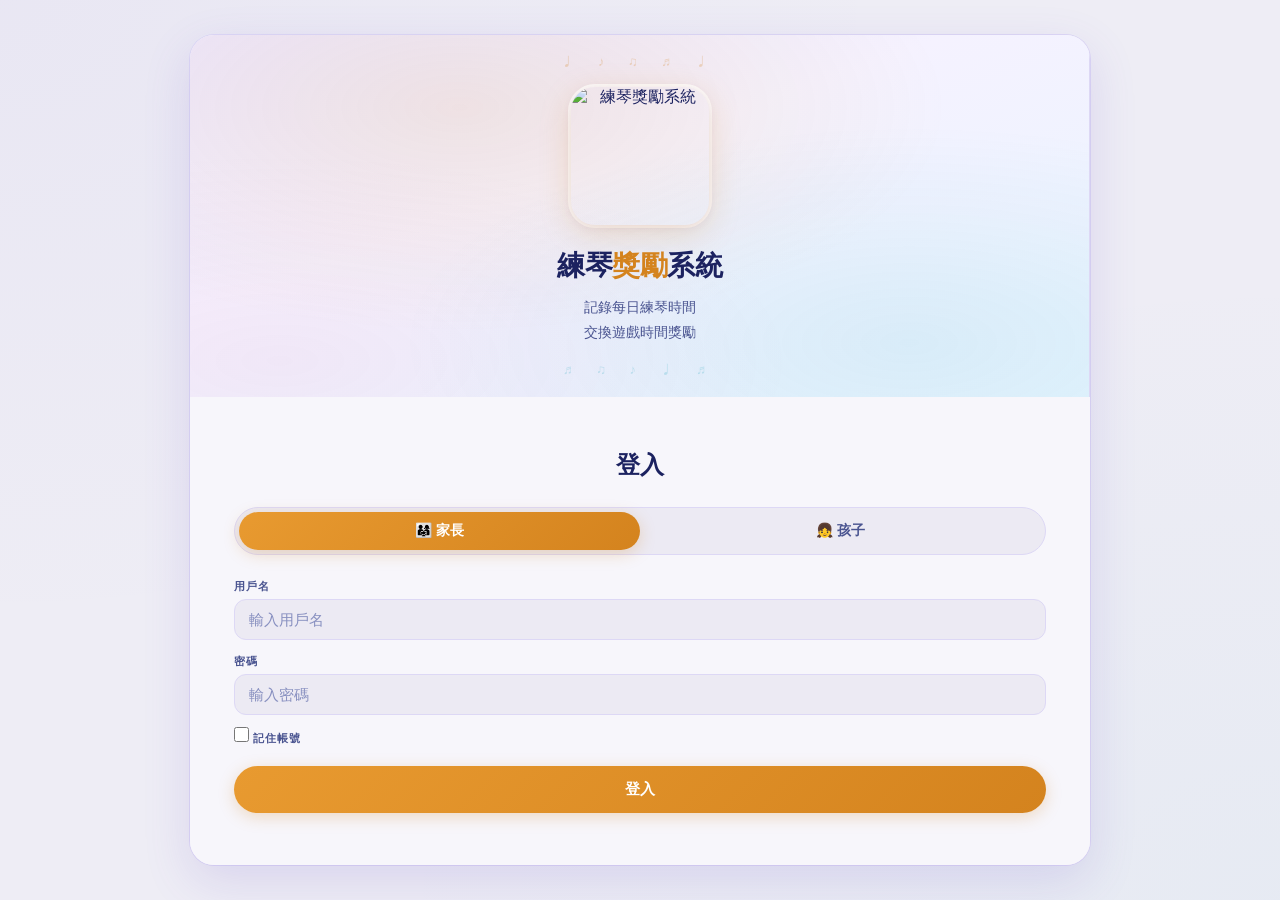
==== commit 07ce9d20: "調整背景色調、更新 README - 背景改為低飽和暖灰紫（#EEEDF5），減少視覺刺激 - 卡片/表單背景改為霧白（#F7F6FB），更柔和舒適 - README 補充 UI 設計更新紀錄  Co" ====
--- a/frontend/index.html
+++ b/frontend/index.html
@@ -9,12 +9,12 @@
     <style>
         /* ── Eevee Watercolor Light Theme ── */
         :root {
-            /* Backgrounds - warm cream & lavender */
-            --bg-base:      #F7F5FF;
-            --bg-surface:   #FFFFFF;
-            --bg-elevated:  #F2EFFE;
-            --bg-elevated2: #E9E4FC;
-            --bg-card:      #FFFFFF;
+            /* Backgrounds - soft warm neutral */
+            --bg-base:      #EEEDF5;
+            --bg-surface:   #F7F6FB;
+            --bg-elevated:  #ECEAF3;
+            --bg-elevated2: #E2DFED;
+            --bg-card:      #F7F6FB;
 
             /* Accent - Eevee warm amber */
             --accent:       #D4831E;
@@ -73,8 +73,8 @@
         body {
             font-family: 'Segoe UI', 'PingFang TC', 'Microsoft JhengHei', sans-serif;
             background:
-                radial-gradient(ellipse at 0% 0%, rgba(106,80,200,0.06) 0%, transparent 50%),
-                radial-gradient(ellipse at 100% 100%, rgba(42,170,191,0.06) 0%, transparent 50%),
+                radial-gradient(ellipse at 0% 0%, rgba(106,80,200,0.04) 0%, transparent 50%),
+                radial-gradient(ellipse at 100% 100%, rgba(42,170,191,0.04) 0%, transparent 50%),
                 var(--bg-base);
             color: var(--text-primary);
             min-height: 100vh;
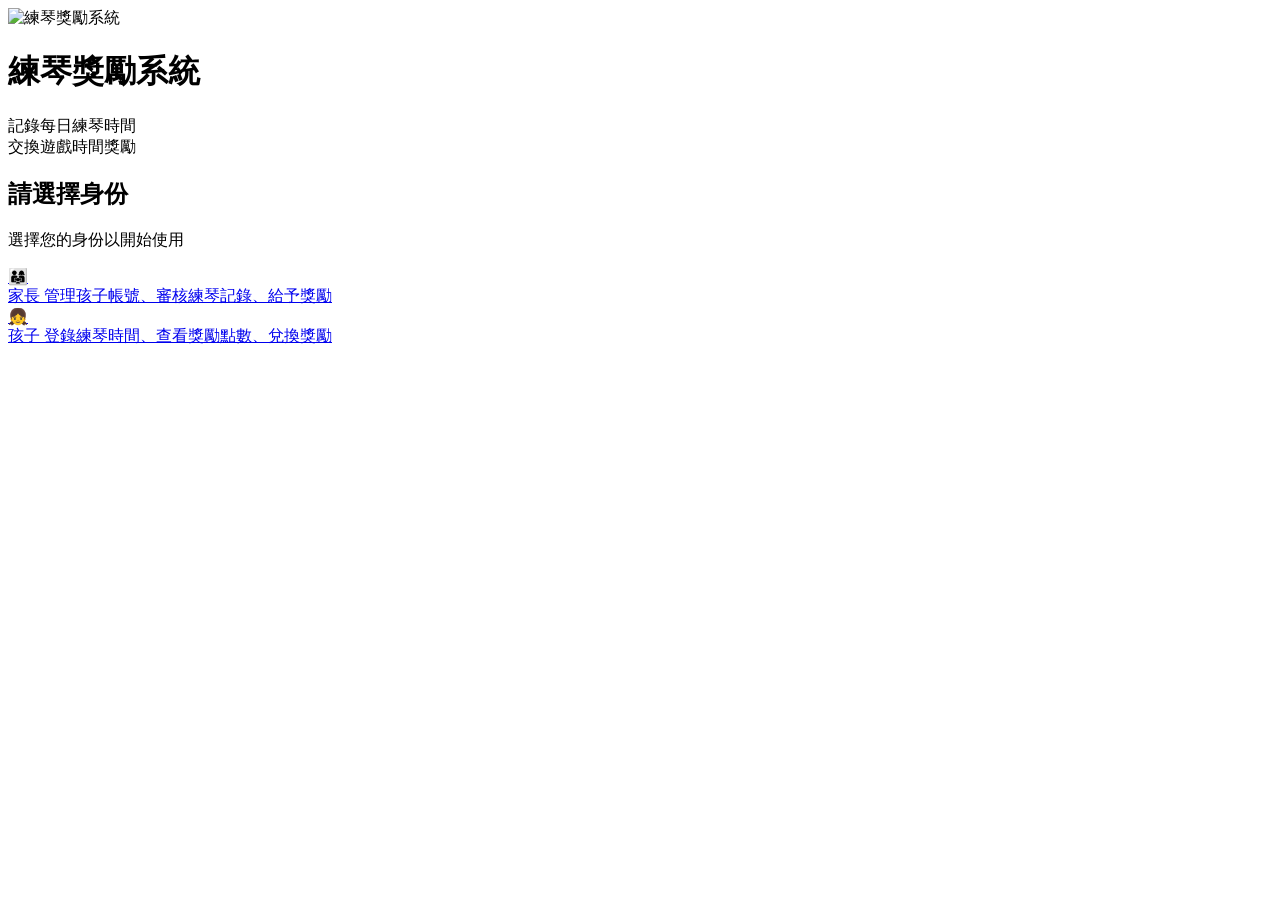
==== commit ff25b9b6: "將前端拆分為三個獨立頁面並新增登入狀態保留功能 - index.html 改為主選擇頁面（家長 / 孩子） - 新增 parent.html：家長登入 + 完整儀表板 - 新增 child.html：" ====
--- a/frontend/index.html
+++ b/frontend/index.html
@@ -1,4 +1,4 @@
-﻿<!DOCTYPE html>
+<!DOCTYPE html>
 <html lang="zh-TW">
 <head>
     <meta charset="UTF-8">
@@ -6,2129 +6,38 @@
     <title>練琴獎勵系統</title>
     <link rel="icon" type="image/png" href="/icon.png">
     <link rel="apple-touch-icon" href="/icon.png">
-    <style>
-        /* ── Eevee Watercolor Light Theme ── */
-        :root {
-            /* Backgrounds - soft warm neutral */
-            --bg-base:      #EEEDF5;
-            --bg-surface:   #F7F6FB;
-            --bg-elevated:  #ECEAF3;
-            --bg-elevated2: #E2DFED;
-            --bg-card:      #F7F6FB;
-
-            /* Accent - Eevee warm amber */
-            --accent:       #D4831E;
-            --accent-light: #E89A30;
-            --accent-hover: #C07018;
-            --accent-dim:   rgba(212,131,30,0.10);
-            --accent-glow:  rgba(212,131,30,0.20);
-
-            /* Teal - Vaporeon */
-            --teal:         #2AAABF;
-            --teal-light:   #4EC4D8;
-            --teal-dim:     rgba(42,170,191,0.10);
-
-            /* Pink - Sylveon */
-            --pink:         #D4609A;
-            --pink-dim:     rgba(212,96,154,0.10);
-
-            /* Purple - Espeon/night sky */
-            --purple:       #6A50C8;
-            --purple-dim:   rgba(106,80,200,0.10);
-
-            /* Text - deep indigo from the night sky */
-            --text-primary:   #1C2260;
-            --text-secondary: #4A5490;
-            --text-subdued:   #8890C0;
-
-            /* Borders */
-            --border:       #DDD8F5;
-            --border-strong:#C8C0EC;
-
-            /* Status */
-            --danger:       #D94040;
-            --danger-dim:   rgba(217,64,64,0.09);
-            --warning:      #D47820;
-            --warning-dim:  rgba(212,120,32,0.10);
-            --success:      var(--teal);
-            --success-dim:  var(--teal-dim);
-
-            /* Radius */
-            --radius-sm:    6px;
-            --radius-md:    12px;
-            --radius-lg:    18px;
-            --radius-xl:    24px;
-            --radius-pill:  500px;
-
-            /* Shadows */
-            --shadow-sm:    0 2px 8px rgba(106,80,200,0.08);
-            --shadow-md:    0 6px 20px rgba(106,80,200,0.12);
-            --shadow-lg:    0 16px 48px rgba(106,80,200,0.16);
-            --shadow-accent: 0 4px 16px rgba(212,131,30,0.25);
-            --shadow-teal:   0 4px 14px rgba(42,170,191,0.25);
-        }
-
-        * { margin: 0; padding: 0; box-sizing: border-box; }
-
-        body {
-            font-family: 'Segoe UI', 'PingFang TC', 'Microsoft JhengHei', sans-serif;
-            background:
-                radial-gradient(ellipse at 0% 0%, rgba(106,80,200,0.04) 0%, transparent 50%),
-                radial-gradient(ellipse at 100% 100%, rgba(42,170,191,0.04) 0%, transparent 50%),
-                var(--bg-base);
-            color: var(--text-primary);
-            min-height: 100vh;
-            display: flex;
-            justify-content: center;
-            align-items: center;
-            padding: 24px;
-        }
-
-        /* ── Container ── */
-        .container {
-            width: 100%;
-            max-width: 900px;
-            background: var(--bg-surface);
-            border-radius: var(--radius-xl);
-            overflow: hidden;
-            box-shadow: var(--shadow-lg), 0 0 0 1px var(--border);
-        }
-
-        .content { display: grid; grid-template-columns: 1fr 1fr; min-height: 580px; }
-
-        /* ── Welcome panel ── */
-        .welcome-section {
-            background:
-                radial-gradient(ellipse at 30% 20%, rgba(212,131,30,0.12) 0%, transparent 55%),
-                radial-gradient(ellipse at 80% 85%, rgba(42,170,191,0.10) 0%, transparent 50%),
-                radial-gradient(ellipse at 10% 90%, rgba(212,96,154,0.08) 0%, transparent 45%),
-                linear-gradient(160deg, #EDE8FF 0%, #F5F2FF 40%, #E8F4FF 100%);
-            color: var(--text-primary);
-            padding: 52px 36px;
-            display: flex;
-            flex-direction: column;
-            justify-content: center;
-            align-items: center;
-            text-align: center;
-            position: relative;
-            overflow: hidden;
-            border-right: 1px solid var(--border);
-        }
-
-        /* Decorative music notes */
-        .welcome-section::before {
-            content: '♩ ♪ ♫ ♬ ♩';
-            position: absolute;
-            top: 18px; left: 0; right: 0;
-            text-align: center;
-            font-size: 13px;
-            color: rgba(212,131,30,0.25);
-            letter-spacing: 10px;
-            pointer-events: none;
-        }
-
-        .welcome-section::after {
-            content: '♬ ♫ ♪ ♩ ♬';
-            position: absolute;
-            bottom: 18px; left: 0; right: 0;
-            text-align: center;
-            font-size: 13px;
-            color: rgba(42,170,191,0.22);
-            letter-spacing: 10px;
-            pointer-events: none;
-        }
-
-        .app-icon {
-            width: 138px;
-            height: 138px;
-            object-fit: contain;
-            margin-bottom: 22px;
-            position: relative; z-index: 1;
-            border-radius: 24px;
-            box-shadow:
-                0 8px 32px rgba(212,131,30,0.22),
-                0 2px 8px rgba(106,80,200,0.12),
-                0 0 0 3px rgba(255,255,255,0.9);
-        }
-
-        .welcome-section h1 {
-            font-size: 28px;
-            font-weight: 900;
-            color: var(--text-primary);
-            margin-bottom: 10px;
-            position: relative; z-index: 1;
-            letter-spacing: -0.5px;
-        }
-
-        .welcome-section h1 span { color: var(--accent); }
-
-        .welcome-section p {
-            font-size: 14px;
-            color: var(--text-secondary);
-            line-height: 1.8;
-            position: relative; z-index: 1;
-        }
-
-        /* ── Login panel ── */
-        .login-section {
-            background: var(--bg-surface);
-            padding: 52px 44px;
-            display: flex;
-            flex-direction: column;
-            justify-content: center;
-        }
-
-        .login-section h2 {
-            font-size: 24px;
-            font-weight: 900;
-            color: var(--text-primary);
-            margin-bottom: 26px;
-            text-align: center;
-        }
-
-        /* ── User-type toggle ── */
-        .user-type {
-            display: flex;
-            gap: 0;
-            margin-bottom: 24px;
-            background: var(--bg-elevated);
-            border-radius: var(--radius-pill);
-            padding: 4px;
-            border: 1px solid var(--border);
-        }
-
-        .user-type-btn {
-            flex: 1;
-            padding: 10px;
-            border: none;
-            background: transparent;
-            border-radius: var(--radius-pill);
-            cursor: pointer;
-            font-size: 14px;
-            font-weight: 700;
-            transition: all 0.22s ease;
-            color: var(--text-secondary);
-        }
-
-        .user-type-btn:hover { color: var(--accent); }
-
-        .user-type-btn.active {
-            background: linear-gradient(135deg, var(--accent-light) 0%, var(--accent) 100%);
-            color: #fff;
-            box-shadow: var(--shadow-accent);
-        }
-
-        /* ── Form elements ── */
-        .form-group { margin-bottom: 14px; }
-
-        .form-group label {
-            display: block;
-            margin-bottom: 5px;
-            color: var(--text-secondary);
-            font-weight: 700;
-            font-size: 11px;
-            text-transform: uppercase;
-            letter-spacing: 0.9px;
-        }
-
-        .form-group input,
-        .form-group textarea {
-            width: 100%;
-            padding: 11px 14px;
-            background: var(--bg-elevated);
-            border: 1.5px solid var(--border);
-            border-radius: var(--radius-md);
-            font-size: 15px;
-            color: var(--text-primary);
-            font-family: inherit;
-            transition: border-color 0.2s ease, box-shadow 0.2s ease, background 0.2s ease;
-        }
-
-        .form-group input::placeholder,
-        .form-group textarea::placeholder { color: var(--text-subdued); }
-
-        .form-group input:focus,
-        .form-group textarea:focus {
-            outline: none;
-            border-color: var(--accent);
-            background: #fff;
-            box-shadow: 0 0 0 3px var(--accent-dim);
-        }
-
-        .form-group textarea { resize: vertical; min-height: 80px; }
-
-        /* ── Remember me ── */
-        .remember-row { margin-top: -2px; margin-bottom: 8px; }
-
-        .remember-label {
-            display: flex;
-            align-items: center;
-            gap: 8px;
-            font-size: 13px;
-            color: var(--text-secondary);
-            cursor: pointer;
-            user-select: none;
-        }
-
-        .remember-label input[type="checkbox"] {
-            width: 15px; height: 15px;
-            accent-color: var(--accent);
-            cursor: pointer;
-        }
-
-        /* ── Buttons ── */
-        .login-btn {
-            width: 100%;
-            padding: 14px;
-            background: linear-gradient(135deg, var(--accent-light) 0%, var(--accent) 100%);
-            color: #fff;
-            border: none;
-            border-radius: var(--radius-pill);
-            font-size: 15px;
-            font-weight: 900;
-            letter-spacing: 0.3px;
-            cursor: pointer;
-            transition: all 0.2s ease;
-            margin-top: 12px;
-            box-shadow: var(--shadow-accent);
-        }
-
-        .login-btn:hover {
-            background: linear-gradient(135deg, #F0AA40 0%, #C87018 100%);
-            box-shadow: 0 6px 22px rgba(212,131,30,0.38);
-            transform: translateY(-1px);
-        }
-
-        .login-btn:active { transform: translateY(0); box-shadow: var(--shadow-accent); }
-
-        .submit-btn {
-            padding: 11px 28px;
-            background: linear-gradient(135deg, var(--teal-light) 0%, var(--teal) 100%);
-            color: #fff;
-            border: none;
-            border-radius: var(--radius-pill);
-            cursor: pointer;
-            font-weight: 900;
-            font-size: 14px;
-            transition: all 0.2s ease;
-            box-shadow: var(--shadow-teal);
-        }
-
-        .submit-btn:hover {
-            box-shadow: 0 6px 20px rgba(42,170,191,0.38);
-            transform: translateY(-1px);
-            filter: brightness(1.06);
-        }
-
-        .submit-btn:disabled { opacity: 0.45; cursor: not-allowed; transform: none; box-shadow: none; filter: none; }
-
-        .action-btn {
-            padding: 10px 16px;
-            border: 1.5px solid var(--border-strong);
-            background: var(--bg-surface);
-            color: var(--text-secondary);
-            border-radius: var(--radius-pill);
-            cursor: pointer;
-            font-weight: 700;
-            font-size: 13px;
-            transition: all 0.2s ease;
-            box-shadow: var(--shadow-sm);
-        }
-
-        .action-btn:hover {
-            border-color: var(--teal);
-            color: var(--teal);
-            background: var(--teal-dim);
-            box-shadow: var(--shadow-teal);
-        }
-
-        .action-btn.logout {
-            grid-column: span 2;
-            background: var(--bg-surface);
-            border-color: #E8B0B0;
-            color: var(--danger);
-        }
-
-        .action-btn.logout:hover {
-            background: var(--danger-dim);
-            border-color: var(--danger);
-            box-shadow: 0 4px 14px rgba(217,64,64,0.18);
-        }
-
-        /* ── Messages ── */
-        .error-message {
-            background: var(--danger-dim);
-            color: var(--danger);
-            border: 1px solid rgba(217,64,64,0.25);
-            padding: 11px 14px;
-            border-radius: var(--radius-md);
-            margin-bottom: 14px;
-            display: none;
-            font-size: 14px;
-            font-weight: 600;
-        }
-
-        .success-message {
-            background: var(--teal-dim);
-            color: var(--teal);
-            border: 1px solid rgba(42,170,191,0.25);
-            padding: 11px 14px;
-            border-radius: var(--radius-md);
-            margin-bottom: 14px;
-            display: none;
-            font-size: 14px;
-            font-weight: 600;
-        }
-
-        /* ── Loading ── */
-        .loading { display: none; text-align: center; color: var(--accent); font-weight: 700; font-size: 13px; }
-
-        .spinner {
-            border: 3px solid var(--bg-elevated2);
-            border-top: 3px solid var(--accent);
-            border-radius: 50%;
-            width: 22px; height: 22px;
-            animation: spin 0.8s linear infinite;
-            margin: 0 auto 10px;
-        }
-
-        @keyframes spin { 0% { transform: rotate(0deg); } 100% { transform: rotate(360deg); } }
-
-        /* ── Visibility toggles ── */
-        .dashboard { display: none; }
-        .dashboard.active { display: block; }
-        .login-form { display: block; }
-        .login-form.hidden { display: none; }
-
-        /* ── Dashboard header ── */
-        .dashboard-header {
-            background: linear-gradient(135deg, #EDE8FF 0%, #E8F4FF 100%);
-            border: 1px solid var(--border);
-            color: var(--text-primary);
-            padding: 22px 26px;
-            text-align: center;
-            margin-bottom: 20px;
-            border-radius: var(--radius-lg);
-            position: relative;
-            overflow: hidden;
-            box-shadow: var(--shadow-sm);
-        }
-
-        .dashboard-header::before {
-            content: '';
-            position: absolute;
-            inset: 0;
-            background: radial-gradient(ellipse at top left, rgba(212,131,30,0.08) 0%, transparent 65%);
-            pointer-events: none;
-        }
-
-        .dashboard-header h2 { font-size: 22px; font-weight: 900; margin-bottom: 4px; color: var(--text-primary); }
-        .dashboard-header p  { color: var(--text-secondary); font-size: 13px; }
-
-        /* ── User info ── */
-        .user-info {
-            background: var(--bg-elevated);
-            padding: 14px 18px;
-            border-radius: var(--radius-lg);
-            margin-bottom: 18px;
-            font-size: 14px;
-            border: 1px solid var(--border);
-        }
-
-        .info-item { display: flex; justify-content: space-between; padding: 8px 0; border-bottom: 1px solid var(--border); }
-        .info-item:last-child { border-bottom: none; }
-        .info-label { font-weight: 700; color: var(--text-subdued); font-size: 11px; text-transform: uppercase; letter-spacing: 0.8px; }
-        .info-value { color: var(--text-primary); word-break: break-all; max-width: 60%; text-align: right; font-size: 13px; font-weight: 600; }
-
-        /* ── Action buttons area ── */
-        .action-buttons { display: grid; grid-template-columns: 1fr 1fr; gap: 10px; margin-bottom: 20px; }
-
-        /* ── Navigation tabs ── */
-        .nav-tabs {
-            display: flex;
-            gap: 2px;
-            margin-bottom: 18px;
-            border-bottom: 2px solid var(--border);
-            flex-wrap: wrap;
-        }
-
-        .nav-tab {
-            padding: 11px 16px;
-            border: none;
-            background: none;
-            cursor: pointer;
-            font-size: 13px;
-            font-weight: 700;
-            color: var(--text-subdued);
-            border-bottom: 2px solid transparent;
-            margin-bottom: -2px;
-            transition: all 0.2s ease;
-        }
-
-        .nav-tab:hover { color: var(--accent); }
-
-        .nav-tab.active {
-            color: var(--accent);
-            border-bottom-color: var(--accent);
-        }
-
-        .tab-content { display: none; }
-        .tab-content.active { display: block; }
-
-        /* ── Form sections ── */
-        .form-section {
-            background: var(--bg-surface);
-            border: 1px solid var(--border);
-            padding: 20px 22px;
-            border-radius: var(--radius-lg);
-            margin-bottom: 14px;
-            box-shadow: var(--shadow-sm);
-        }
-
-        .form-section h3 {
-            color: var(--purple);
-            margin-bottom: 16px;
-            font-size: 14px;
-            font-weight: 800;
-            display: flex;
-            align-items: center;
-            gap: 6px;
-        }
-
-        .form-row { display: grid; grid-template-columns: 1fr 1fr; gap: 12px; margin-bottom: 12px; }
-        .form-row.full { grid-template-columns: 1fr; }
-
-        /* ── Record items ── */
-        .record-item {
-            background: var(--bg-surface);
-            border: 1px solid var(--border);
-            border-radius: var(--radius-md);
-            padding: 14px 16px;
-            margin-bottom: 10px;
-            transition: all 0.2s ease;
-            box-shadow: var(--shadow-sm);
-        }
-
-        .record-item:hover {
-            border-color: var(--accent);
-            box-shadow: 0 4px 14px var(--accent-glow);
-            transform: translateY(-1px);
-        }
-
-        .record-header { display: flex; justify-content: space-between; align-items: center; margin-bottom: 10px; }
-        .record-date { font-weight: 800; color: var(--text-primary); font-size: 14px; }
-
-        .record-status {
-            padding: 3px 11px;
-            border-radius: var(--radius-pill);
-            font-size: 11px;
-            font-weight: 800;
-            text-transform: uppercase;
-            letter-spacing: 0.5px;
-        }
-
-        .record-status.pending  { background: var(--warning-dim); color: var(--warning); border: 1px solid rgba(212,120,32,0.25); }
-        .record-status.approved { background: var(--teal-dim);    color: var(--teal);    border: 1px solid rgba(42,170,191,0.25); }
-        .record-status.rejected { background: var(--danger-dim);  color: var(--danger);  border: 1px solid rgba(217,64,64,0.25); }
-
-        .record-details { display: grid; grid-template-columns: 1fr 1fr; gap: 8px; font-size: 13px; color: var(--text-secondary); margin-bottom: 8px; }
-
-        /* ── Child cards ── */
-        .child-card {
-            background: var(--bg-surface);
-            border: 1.5px solid var(--border);
-            border-radius: var(--radius-lg);
-            padding: 18px 20px;
-            margin-bottom: 12px;
-            cursor: pointer;
-            transition: all 0.22s ease;
-            box-shadow: var(--shadow-sm);
-        }
-
-        .child-card:hover {
-            border-color: var(--accent);
-            box-shadow: 0 6px 22px var(--accent-glow);
-            transform: translateY(-2px);
-        }
-
-        .child-card-header { display: flex; justify-content: space-between; align-items: center; margin-bottom: 12px; }
-        .child-name { font-size: 17px; font-weight: 900; color: var(--text-primary); }
-        .child-age  { font-size: 12px; color: var(--text-subdued); font-weight: 600;
-                      background: var(--bg-elevated); padding: 2px 10px; border-radius: var(--radius-pill); }
-
-        .child-stats { display: grid; grid-template-columns: 1fr 1fr 1fr; gap: 8px; margin-top: 4px; }
-
-        .child-stat-item {
-            text-align: center;
-            padding: 10px 6px;
-            background: var(--bg-elevated);
-            border-radius: var(--radius-md);
-            border: 1px solid var(--border);
-        }
-
-        .child-stat-value { font-size: 15px; font-weight: 900; color: var(--accent); }
-        .child-stat-label { font-size: 10px; color: var(--text-subdued); margin-top: 3px; font-weight: 600; }
-
-        /* ── Record action buttons ── */
-        .record-action-buttons { display: flex; gap: 8px; margin-top: 10px; }
-
-        .record-action-btn {
-            flex: 1;
-            padding: 8px 10px;
-            border: none;
-            border-radius: var(--radius-pill);
-            cursor: pointer;
-            font-size: 12px;
-            font-weight: 800;
-            transition: all 0.2s ease;
-        }
-
-        .record-action-btn.approve { background: var(--teal-dim); color: var(--teal); border: 1px solid rgba(42,170,191,0.3); }
-        .record-action-btn.approve:hover { background: var(--teal); color: #fff; box-shadow: var(--shadow-teal); }
-        .record-action-btn.reject  { background: var(--danger-dim); color: var(--danger); border: 1px solid rgba(217,64,64,0.3); }
-        .record-action-btn.reject:hover  { background: var(--danger); color: white; }
-
-        /* ── Stat box ── */
-        .stat-box {
-            background: linear-gradient(135deg, #EDE8FF 0%, #E8F4FF 100%);
-            border: 1px solid var(--border);
-            border-radius: var(--radius-xl);
-            padding: 36px 20px;
-            text-align: center;
-            margin-bottom: 14px;
-            position: relative;
-            overflow: hidden;
-            box-shadow: var(--shadow-md);
-        }
-
-        .stat-box::before {
-            content: '';
-            position: absolute;
-            inset: 0;
-            background:
-                radial-gradient(ellipse at 20% 30%, rgba(212,131,30,0.10) 0%, transparent 55%),
-                radial-gradient(ellipse at 80% 70%, rgba(42,170,191,0.08) 0%, transparent 55%);
-            pointer-events: none;
-        }
-
-        .stat-value {
-            font-size: 64px;
-            font-weight: 900;
-            background: linear-gradient(135deg, var(--accent) 20%, var(--teal) 100%);
-            -webkit-background-clip: text;
-            -webkit-text-fill-color: transparent;
-            background-clip: text;
-            margin-bottom: 6px;
-            letter-spacing: -4px;
-            line-height: 1;
-            position: relative; z-index: 1;
-        }
-
-        .stat-label {
-            font-size: 11px;
-            color: var(--text-secondary);
-            font-weight: 800;
-            text-transform: uppercase;
-            letter-spacing: 1.5px;
-            position: relative; z-index: 1;
-        }
-
-        /* ── Manage child cards ── */
-        .manage-child-card {
-            background: var(--bg-surface);
-            border: 1px solid var(--border);
-            border-radius: var(--radius-md);
-            padding: 14px 16px;
-            margin-bottom: 10px;
-            transition: all 0.2s ease;
-            box-shadow: var(--shadow-sm);
-        }
-
-        .manage-child-card:hover { border-color: var(--accent-light); box-shadow: 0 4px 14px var(--accent-glow); }
-
-        .manage-child-header { display: flex; justify-content: space-between; align-items: center; margin-bottom: 8px; }
-        .manage-child-info { font-size: 13px; color: var(--text-secondary); margin-bottom: 12px; font-weight: 500; }
-        .manage-child-actions { display: flex; gap: 8px; flex-wrap: wrap; }
-
-        .manage-btn {
-            padding: 6px 14px;
-            border: none;
-            border-radius: var(--radius-pill);
-            cursor: pointer;
-            font-size: 12px;
-            font-weight: 700;
-            transition: all 0.2s ease;
-        }
-
-        .manage-btn.rename   { background: var(--teal-dim); color: var(--teal); border: 1px solid rgba(42,170,191,0.3); }
-        .manage-btn.rename:hover   { background: var(--teal); color: #fff; box-shadow: var(--shadow-teal); }
-        .manage-btn.password { background: var(--accent-dim); color: var(--accent); border: 1px solid rgba(212,131,30,0.3); }
-        .manage-btn.password:hover { background: var(--accent); color: #fff; box-shadow: var(--shadow-accent); }
-        .manage-btn.delete   { background: var(--danger-dim); color: var(--danger); border: 1px solid rgba(217,64,64,0.3); }
-        .manage-btn.delete:hover   { background: var(--danger); color: white; }
-
-        /* ── Scrollbar ── */
-        ::-webkit-scrollbar { width: 5px; }
-        ::-webkit-scrollbar-track { background: var(--bg-elevated); }
-        ::-webkit-scrollbar-thumb { background: var(--border-strong); border-radius: 3px; }
-        ::-webkit-scrollbar-thumb:hover { background: var(--text-subdued); }
-
-        /* ── Mobile ── */
-        @media (max-width: 768px) {
-            body { padding: 0; align-items: flex-start; }
-
-            .container { border-radius: 0; min-height: 100vh; box-shadow: none; }
-            .content { grid-template-columns: 1fr; min-height: auto; }
-
-            .welcome-section {
-                padding: 14px 18px;
-                flex-direction: row;
-                justify-content: flex-start;
-                text-align: left;
-                gap: 14px;
-                border-right: none;
-                border-bottom: 1px solid var(--border);
-            }
-
-            .welcome-section::before,
-            .welcome-section::after { display: none; }
-
-            .app-icon { width: 46px; height: 46px; margin-bottom: 0; border-radius: 10px; }
-            .welcome-section h1 { font-size: 18px; margin-bottom: 3px; }
-            .welcome-section p  { font-size: 12px; }
-
-            .login-section { padding: 22px 16px; }
-            .login-section h2 { font-size: 21px; margin-bottom: 20px; }
-
-            .dashboard-header { padding: 14px; margin-bottom: 14px; }
-            .dashboard-header h2 { font-size: 17px; }
-
-            .user-info { padding: 10px 14px; margin-bottom: 14px; }
-
-            .action-buttons { grid-template-columns: 1fr; gap: 8px; margin-bottom: 14px; }
-            .action-btn.logout { grid-column: span 1; }
-
-            .nav-tabs { gap: 0; }
-            .nav-tab { padding: 10px 6px; font-size: 11px; flex: 1; text-align: center; }
-
-            .form-section { padding: 14px; }
-            .form-row { grid-template-columns: 1fr; gap: 0; }
-
-            .submit-btn { width: 100%; padding: 13px; font-size: 15px; }
-
-            .child-stats { grid-template-columns: 1fr 1fr; }
-            .record-details { grid-template-columns: 1fr; gap: 4px; }
-            .record-action-buttons { flex-direction: column; }
-
-            .manage-child-actions { gap: 6px; }
-            .manage-btn { flex: 1; text-align: center; padding: 7px 4px; font-size: 11px; }
-
-            .stat-value { font-size: 52px; }
-        }
-    </style>
+    <link rel="stylesheet" href="/styles.css">
 </head>
 <body>
     <div class="container">
-        <!-- 歡迎部分 -->
+        <!-- 左側歡迎區 -->
         <div class="welcome-section">
             <img src="/icon.png" class="app-icon" alt="練琴獎勵系統">
             <h1>練琴<span>獎勵</span>系統</h1>
             <p>記錄每日練琴時間<br>交換遊戲時間獎勵</p>
         </div>
 
-        <!-- 登入部分 -->
-        <div class="login-section">
-            <h2>登入</h2>
+        <!-- 右側身份選擇 -->
+        <div class="role-section">
+            <h2>請選擇身份</h2>
+            <p>選擇您的身份以開始使用</p>
 
-            <!-- 登入表單 -->
-            <div class="login-form" id="loginForm">
-                <div class="error-message" id="errorMessage"></div>
-                <div class="success-message" id="successMessage"></div>
+            <a href="/parent.html" class="role-btn parent-btn">
+                <span class="role-icon">👨‍👩‍👧</span>
+                <div class="role-text-block">
+                    <span class="role-label">家長</span>
+                    <span class="role-desc">管理孩子帳號、審核練琴記錄、給予獎勵</span>
+                </div>
+            </a>
 
-                <!-- 用戶類型選擇 -->
-                <div class="user-type">
-                    <button class="user-type-btn active" data-type="parent" onclick="selectUserType('parent')">
-                        👨‍👩‍👧 家長
-                    </button>
-                    <button class="user-type-btn" data-type="child" onclick="selectUserType('child')">
-                        👧 孩子
-                    </button>
+            <a href="/child.html" class="role-btn child-btn">
+                <span class="role-icon">👧</span>
+                <div class="role-text-block">
+                    <span class="role-label">孩子</span>
+                    <span class="role-desc">登錄練琴時間、查看獎勵點數、兌換獎勵</span>
                 </div>
-
-                <!-- 家長登入表單 -->
-                <div id="parentForm">
-                    <div class="form-group">
-                        <label for="parentUsername">用戶名</label>
-                        <input type="text" id="parentUsername" placeholder="輸入用戶名" autocomplete="username">
-                    </div>
-                    <div class="form-group">
-                        <label for="parentPassword">密碼</label>
-                        <input type="password" id="parentPassword" placeholder="輸入密碼" autocomplete="current-password">
-                    </div>
-                    <div class="form-group remember-row">
-                        <label class="remember-label">
-                            <input type="checkbox" id="parentRemember"> 記住帳號
-                        </label>
-                    </div>
-                </div>
-
-                <!-- 孩子登入表單 -->
-                <div id="childForm" style="display: none;">
-                    <div class="form-group">
-                        <label for="childId">孩子 ID</label>
-                        <input type="text" id="childId" placeholder="輸入孩子ID（英文或數字）" autocapitalize="none" autocorrect="off" autocomplete="off">
-                    </div>
-                    <div class="form-group">
-                        <label for="childPassword">密碼</label>
-                        <input type="password" id="childPassword" placeholder="輸入密碼" autocomplete="current-password">
-                    </div>
-                    <div class="form-group remember-row">
-                        <label class="remember-label">
-                            <input type="checkbox" id="childRemember"> 記住帳號
-                        </label>
-                    </div>
-                </div>
-
-                <div class="loading" id="loading">
-                    <div class="spinner"></div>
-                    <p>正在登入...</p>
-                </div>
-
-                <button class="login-btn" onclick="handleLogin()" id="loginBtn">登入</button>
-            </div>
-
-            <!-- 儀表板 -->
-            <div class="dashboard" id="dashboard">
-                <div class="dashboard-header">
-                    <h2 id="dashboardTitle">登入成功！</h2>
-                    <p id="dashboardSubtitle"></p>
-                </div>
-
-                <div class="user-info">
-                    <div class="info-item">
-                        <span class="info-label">用戶類型：</span>
-                        <span class="info-value" id="userType"></span>
-                    </div>
-                    <div class="info-item">
-                        <span class="info-label">用戶ID：</span>
-                        <span class="info-value" id="userId"></span>
-                    </div>
-                    <div class="info-item">
-                        <span class="info-label">用戶名/名稱：</span>
-                        <span class="info-value" id="userName"></span>
-                    </div>
-                </div>
-
-                <div class="action-buttons">
-                    <button class="action-btn logout" onclick="handleLogout()">登出</button>
-                </div>
-
-                <!-- 家長導航 -->
-                <div id="parentNav" style="display: none;">
-                    <div class="nav-tabs">
-                        <button class="nav-tab active" onclick="switchTab('children-list')">👧 我的孩子</button>
-                        <button class="nav-tab" onclick="switchTab('pending-records')">⏳ 待批準記錄</button>
-                        <button class="nav-tab" onclick="switchTab('manage-children')">👤 管理兒童帳號</button>
-                        <button class="nav-tab" onclick="switchTab('parent-settings')">⚙️ 帳號設定</button>
-                    </div>
-
-                    <!-- 孩子列表 -->
-                    <div id="children-list" class="tab-content active">
-                        <div class="form-section">
-                            <h3>👧 我的孩子</h3>
-                            <div id="childrenListContainer" style="margin-top: 20px;"></div>
-                        </div>
-                    </div>
-
-                    <!-- 待批準記錄 -->
-                    <div id="pending-records" class="tab-content">
-                        <div class="form-section">
-                            <h3>⏳ 待批準的練琴記錄</h3>
-                            <div id="pendingRecordsContainer" style="margin-top: 20px;"></div>
-                        </div>
-                    </div>
-
-                    <!-- 管理兒童帳號 -->
-                    <div id="manage-children" class="tab-content">
-                        <div class="form-section">
-                            <h3>➕ 新增兒童帳號</h3>
-                            <div class="form-row">
-                                <div class="form-group">
-                                    <label for="newChildId">帳號 ID（選填，留空自動分配）</label>
-                                    <input type="text" id="newChildId" placeholder="英文或數字，例如：kid01、101" autocapitalize="none" autocorrect="off" autocomplete="off">
-                                </div>
-                                <div class="form-group">
-                                    <label for="newChildAge">年齡（選填）</label>
-                                    <input type="number" id="newChildAge" placeholder="輸入年齡" min="1" max="18">
-                                </div>
-                            </div>
-                            <div class="form-row">
-                                <div class="form-group">
-                                    <label for="newChildName">姓名</label>
-                                    <input type="text" id="newChildName" placeholder="輸入孩子姓名">
-                                </div>
-                                <div class="form-group">
-                                    <label for="newChildPassword">密碼</label>
-                                    <input type="password" id="newChildPassword" placeholder="設定登入密碼">
-                                </div>
-                            </div>
-                            <button class="submit-btn" onclick="addChildAccount()">新增帳號</button>
-                            <div id="addChildResult" style="margin-top: 15px;"></div>
-                        </div>
-
-                        <div class="form-section">
-                            <h3>👧 現有兒童帳號</h3>
-                            <div id="manageChildrenList" style="margin-top: 15px;"></div>
-                        </div>
-                    </div>
-
-                    <!-- 帳號設定 -->
-                    <div id="parent-settings" class="tab-content">
-                        <div class="form-section">
-                            <h3>🔑 修改登入密碼</h3>
-                            <div class="form-row full">
-                                <div class="form-group">
-                                    <label for="currentPassword">目前密碼</label>
-                                    <input type="password" id="currentPassword" placeholder="輸入目前密碼">
-                                </div>
-                            </div>
-                            <div class="form-row full">
-                                <div class="form-group">
-                                    <label for="newPassword">新密碼</label>
-                                    <input type="password" id="newPassword" placeholder="輸入新密碼（至少4個字元）">
-                                </div>
-                            </div>
-                            <div class="form-row full">
-                                <div class="form-group">
-                                    <label for="confirmPassword">確認新密碼</label>
-                                    <input type="password" id="confirmPassword" placeholder="再次輸入新密碼">
-                                </div>
-                            </div>
-                            <button class="submit-btn" onclick="changeParentPassword()">更新密碼</button>
-                            <div id="changePasswordResult" style="margin-top: 15px;"></div>
-                        </div>
-                    </div>
-
-                    </div>
-                </div>
-
-                <!-- 孩子端導航標籤 -->
-                <div id="childNav" style="display: none;">
-                    <div class="nav-tabs">
-                        <button class="nav-tab active" onclick="switchTab('log-practice')">📝 登錄練琴</button>
-                        <button class="nav-tab" onclick="switchTab('practice-history')">📋 練琴紀錄</button>
-                        <button class="nav-tab" onclick="switchTab('request-game')">🎮 申請遊戲時間</button>
-                        <button class="nav-tab" onclick="switchTab('game-balance')">⏱️遊戲時間</button>
-                    </div>
-
-                    <!-- 登錄練琴時間 -->
-                    <div id="log-practice" class="tab-content active">
-                        <div class="form-section">
-                            <h3>📝 登錄今日練琴時間</h3>
-                            <div class="form-row">
-                                <div class="form-group">
-                                    <label for="practiceDate">日期</label>
-                                    <input type="date" id="practiceDate">
-                                </div>
-                                <div class="form-group">
-                                    <label for="practiceTime">時間 (五分鐘單位)</label>
-                                    <input type="time" id="practiceTime" step="300">
-                                </div>
-                            </div>
-                            <div class="form-row">
-                                <div class="form-group">
-                                    <label for="practiceMinutes">練琴時間 (15分鐘單位)</label>
-                                    <input type="number" id="practiceMinutes" placeholder="例: 30" min="15" step="15" value="15">
-                                </div>
-                            </div>
-                            <div class="form-row full">
-                                <div class="form-group">
-                                    <label for="practiceNotes">備註 (練習內容等)</label>
-                                    <textarea id="practiceNotes" placeholder="記錄今天練習的曲目和內容..."></textarea>
-                                </div>
-                            </div>
-                            <button class="submit-btn" onclick="submitPracticeRecord()">提交練琴記錄</button>
-                        </div>
-                        <div id="submitPracticeResult"></div>
-                    </div>
-
-                    <!-- 練琴紀錄 -->
-                    <div id="practice-history" class="tab-content">
-                        <div class="form-section">
-                            <h3>📋 我的練琴紀錄</h3>
-                            <div id="practiceRecordsList" style="margin-top: 20px;"></div>
-                        </div>
-                    </div>
-
-                    <!-- 申請遊戲時間 -->
-                    <div id="request-game" class="tab-content">
-                        <div class="form-section">
-                            <h3>🎮 申請遊戲時間</h3>
-                            <div class="form-row">
-                                <div class="form-group">
-                                    <label for="gameMinutes">申請時間 (15分鐘單位)</label>
-                                    <input type="number" id="gameMinutes" placeholder="例: 30" min="15" step="15" value="15">
-                                </div>
-                            </div>
-                            <button class="submit-btn" onclick="requestGameTime()">申請遊戲時間</button>
-                        </div>
-                        <div id="requestGameResult"></div>
-                        
-                        <div class="form-section" style="margin-top: 30px;">
-                            <h3>📊 申請紀錄</h3>
-                            <div id="gameRequestsList" style="margin-top: 20px;"></div>
-                        </div>
-                    </div>
-
-                    <!-- 遊戲時間 -->
-                    <div id="game-balance" class="tab-content">
-                        <div class="stat-box">
-                            <div class="stat-value" id="gameBalanceValue">0</div>
-                            <div class="stat-label">遊戲時間餘額 (分鐘)</div>
-                        </div>
-                        
-                        <div class="form-section">
-                            <h3>ℹ️ 兌換比例</h3>
-                            <div id="ratioInfo" style="padding: 15px; background: white; border-radius: 8px; color: #666;"></div>
-                        </div>
-
-                        <div class="form-section" style="margin-top: 30px;">
-                            <h3>📈 遊戲時間統計</h3>
-                            <div id="gameStats" style="margin-top: 15px;"></div>
-                        </div>
-                    </div>
-                </div>
-
-
-            </div>
+            </a>
         </div>
     </div>
-
-    <script>
-        const API_BASE_URL = `${window.location.origin}/api`;
-        let currentUserType = 'parent';
-        let currentToken = null;
-        let currentUserId = null;
-
-        // 選擇用戶類型
-        function selectUserType(type) {
-            currentUserType = type;
-            
-            // 更新按鈕樣式
-            document.querySelectorAll('.user-type-btn').forEach(btn => {
-                btn.classList.remove('active');
-            });
-            document.querySelector(`[data-type="${type}"]`).classList.add('active');
-
-            // 切換表單
-            if (type === 'parent') {
-                document.getElementById('parentForm').style.display = 'block';
-                document.getElementById('childForm').style.display = 'none';
-            } else {
-                document.getElementById('parentForm').style.display = 'none';
-                document.getElementById('childForm').style.display = 'block';
-            }
-
-            // 清除錯誤消息
-            clearMessages();
-        }
-
-        // 顯示錯誤消息
-        function showError(message) {
-            const errorDiv = document.getElementById('errorMessage');
-            errorDiv.textContent = message;
-            errorDiv.style.display = 'block';
-            clearMessages();
-            setTimeout(() => {
-                errorDiv.style.display = 'none';
-            }, 5000);
-        }
-
-        // 顯示成功消息
-        function showSuccess(message) {
-            const successDiv = document.getElementById('successMessage');
-            successDiv.textContent = message;
-            successDiv.style.display = 'block';
-            setTimeout(() => {
-                successDiv.style.display = 'none';
-            }, 3000);
-        }
-
-        // 清除消息
-        function clearMessages() {
-            document.getElementById('errorMessage').style.display = 'none';
-            document.getElementById('successMessage').style.display = 'none';
-        }
-
-        // 登入處理
-        // 頁面載入時從 localStorage 恢復已記住的帳號
-        function loadRememberedCredentials() {
-            const parentSaved = JSON.parse(localStorage.getItem('parent_remember') || 'null');
-            if (parentSaved) {
-                document.getElementById('parentUsername').value = parentSaved.username || '';
-                document.getElementById('parentPassword').value = parentSaved.password || '';
-                document.getElementById('parentRemember').checked = true;
-            }
-            const childSaved = JSON.parse(localStorage.getItem('child_remember') || 'null');
-            if (childSaved) {
-                document.getElementById('childId').value = childSaved.childId || '';
-                document.getElementById('childPassword').value = childSaved.password || '';
-                document.getElementById('childRemember').checked = true;
-            }
-        }
-        loadRememberedCredentials();
-
-        async function handleLogin() {
-            try {
-                const loginBtn = document.getElementById('loginBtn');
-                const loading = document.getElementById('loading');
-
-                loginBtn.disabled = true;
-                loading.style.display = 'block';
-                clearMessages();
-
-                let payload;
-                let endpoint;
-
-                if (currentUserType === 'parent') {
-                    const username = document.getElementById('parentUsername').value;
-                    const password = document.getElementById('parentPassword').value;
-
-                    if (!username || !password) {
-                        throw new Error('請輸入用戶名和密碼');
-                    }
-
-                    // 記住帳號
-                    if (document.getElementById('parentRemember').checked) {
-                        localStorage.setItem('parent_remember', JSON.stringify({ username, password }));
-                    } else {
-                        localStorage.removeItem('parent_remember');
-                    }
-
-                    payload = { username, password };
-                    endpoint = `${API_BASE_URL}/auth/parent/login`;
-                } else {
-                    const childId = document.getElementById('childId').value;
-                    const password = document.getElementById('childPassword').value;
-
-                    if (!childId || !password) {
-                        throw new Error('請輸入孩子ID和密碼');
-                    }
-
-                    // 記住帳號
-                    if (document.getElementById('childRemember').checked) {
-                        localStorage.setItem('child_remember', JSON.stringify({ childId, password }));
-                    } else {
-                        localStorage.removeItem('child_remember');
-                    }
-
-                    payload = { child_id: childId, password };
-                    endpoint = `${API_BASE_URL}/auth/child/login`;
-                }
-
-                const response = await fetch(endpoint, {
-                    method: 'POST',
-                    headers: { 'Content-Type': 'application/json' },
-                    body: JSON.stringify(payload)
-                });
-
-                if (!response.ok) {
-                    const errorData = await response.json();
-                    throw new Error(errorData.error || '登入失敗');
-                }
-
-                const data = await response.json();
-                
-                // 保存 Token 和用戶信息
-                currentToken = data.access_token;
-                
-                if (currentUserType === 'parent') {
-                    currentUserId = data.parent_id;
-                    displayDashboard(
-                        '👨‍👩‍👧 家長',
-                        data.parent_id,
-                        data.username,
-                        data.access_token
-                    );
-                } else {
-                    currentUserId = data.child_id;
-                    displayDashboard(
-                        '👧 孩子',
-                        data.child_id,
-                        data.name,
-                        data.access_token
-                    );
-                }
-
-                showSuccess('登入成功！');
-
-            } catch (error) {
-                showError('登入失敗: ' + error.message);
-            } finally {
-                document.getElementById('loginBtn').disabled = false;
-                document.getElementById('loading').style.display = 'none';
-            }
-        }
-
-        // 顯示儀表板
-        function displayDashboard(userType, userId, userName, token) {
-            document.getElementById('loginForm').classList.add('hidden');
-            document.getElementById('dashboard').classList.add('active');
-
-            document.getElementById('dashboardTitle').textContent = `歡迎，${userName}！`;
-            document.getElementById('dashboardSubtitle').textContent = userType;
-            document.getElementById('userType').textContent = userType;
-            document.getElementById('userId').textContent = userId;
-            document.getElementById('userName').textContent = userName;
-
-            // 如果是孩子，初始化孩子端功能
-            if (userType.includes('孩子')) {
-                document.getElementById('childNav').style.display = 'block';
-                loadChildDashboard(userId);
-            } else if (userType.includes('家長')) {
-                document.getElementById('parentNav').style.display = 'block';
-                loadParentDashboard(userId);
-            }
-
-            clearTestResults();
-        }
-
-        // 加載家長端儀表板
-        async function loadParentDashboard(parentId) {
-            try {
-                // 第一步：獲取家長的所有孩子列表
-                const response = await fetch(`${API_BASE_URL}/practice/parent/children`, {
-                    method: 'GET',
-                    headers: {
-                        'Authorization': `Bearer ${currentToken}`,
-                        'Content-Type': 'application/json'
-                    }
-                });
-
-                if (!response.ok) {
-                    throw new Error('無法獲取孩子列表');
-                }
-
-                const data = await response.json();
-                console.log('👨‍👩‍👧 家長孩子列表:', data);
-
-                // 顯示孩子列表
-                displayChildrenList(data.children);
-                
-                // 加載待批準的記錄
-                loadPendingRecords();
-                
-                // 加載遊戲時間申請
-                loadParentGameRequests();
-
-            } catch (error) {
-                showError('加載家長儀表板失敗: ' + error.message);
-            }
-        }
-
-        // 顯示孩子列表
-        function displayChildrenList(children) {
-            const container = document.getElementById('childrenListContainer');
-            
-            if (children.length === 0) {
-                container.innerHTML = '<p style="text-align: center; color: #999;">暫無孩子信息</p>';
-                return;
-            }
-
-            container.innerHTML = children.map(child => `
-                <div class="child-card" onclick="selectChildForParent('${child.id}', '${child.name}')">
-                    <div class="child-card-header">
-                        <div>
-                            <div class="child-name">👧 ${child.name}</div>
-                            <div class="child-age">年齡: ${child.age || '未設置'}</div>
-                        </div>
-                        <div style="text-align: right;">
-                            <div style="font-size: 18px; font-weight: 600; color: #667eea;">${child.game_balance} 分鐘</div>
-                            <div style="font-size: 12px; color: #999;">遊戲時間</div>
-                        </div>
-                    </div>
-                    <div class="child-stats">
-                        <div class="child-stat-item">
-                            <div class="child-stat-value">${child.pending_records}</div>
-                            <div class="child-stat-label">待批準</div>
-                        </div>
-                        <div class="child-stat-item">
-                            <div class="child-stat-value">${child.total_practice_minutes_past_30_days}</div>
-                            <div class="child-stat-label">30天練琴(分)</div>
-                        </div>
-                        <div class="child-stat-item">
-                            <div class="child-stat-value">${child.practice_records_count}</div>
-                            <div class="child-stat-label">總記錄</div>
-                        </div>
-                    </div>
-                    <div style="margin-top: 15px; padding-top: 15px; border-top: 1px solid #eee;">
-                        <button class="submit-btn" style="width: 100%; background: #28a745;" onclick="event.stopPropagation(); showRewardDialog('${child.id}', '${child.name}')">
-                            🎁 獎勵遊戲時間
-                        </button>
-                    </div>
-                </div>
-            `).join('');
-        }
-
-        // 家長選擇孩子
-        async function selectChildForParent(childId, childName) {
-            try {
-                const response = await fetch(`${API_BASE_URL}/practice/records/${childId}`, {
-                    method: 'GET',
-                    headers: {
-                        'Authorization': `Bearer ${currentToken}`,
-                        'Content-Type': 'application/json'
-                    }
-                });
-
-                if (!response.ok) {
-                    throw new Error('無法獲取孩子的記錄');
-                }
-
-                const data = await response.json();
-                console.log(`📋 ${childName} 的練琴記錄:`, data);
-
-                // 建立一個模態框或展開式面板來顯示孩子的詳細信息
-                alert(`${childName} 的練琴記錄:\n待批準: ${data.pending_records}\n已批准: ${data.approved_records}\n總計: ${data.total_records}`);
-
-            } catch (error) {
-                showError('無法加載孩子的記錄: ' + error.message);
-            }
-        }
-
-        // 加載待批準的記錄
-        async function loadPendingRecords() {
-            try {
-                const response = await fetch(`${API_BASE_URL}/practice/parent/children`, {
-                    method: 'GET',
-                    headers: {
-                        'Authorization': `Bearer ${currentToken}`,
-                        'Content-Type': 'application/json'
-                    }
-                });
-
-                if (!response.ok) {
-                    throw new Error('無法獲取待批準的記錄');
-                }
-
-                const parentData = await response.json();
-                let allPendingRecords = [];
-
-                // 收集所有孩子的待批準記錄
-                for (const child of parentData.children) {
-                    const recordResponse = await fetch(`${API_BASE_URL}/practice/records/${child.id}?status=pending`, {
-                        method: 'GET',
-                        headers: {
-                            'Authorization': `Bearer ${currentToken}`,
-                            'Content-Type': 'application/json'
-                        }
-                    });
-
-                    if (recordResponse.ok) {
-                        const recordData = await recordResponse.json();
-                        recordData.records.forEach(record => {
-                            record.child_name = child.name;
-                        });
-                        allPendingRecords = allPendingRecords.concat(recordData.records);
-                    }
-                }
-
-                console.log('📊 所有待批準記錄:', allPendingRecords);
-                displayPendingRecords(allPendingRecords);
-
-            } catch (error) {
-                showError('加載待批準記錄失敗: ' + error.message);
-            }
-        }
-
-        // 顯示待批準的記錄
-        function displayPendingRecords(records) {
-            const container = document.getElementById('pendingRecordsContainer');
-            
-            if (records.length === 0) {
-                container.innerHTML = '<p style="text-align: center; color: #999;">暫無待批準的記錄</p>';
-                return;
-            }
-
-            container.innerHTML = records.map(record => `
-                <div class="record-item">
-                    <div class="record-header">
-                        <div>
-                            <div class="record-date">👧 ${record.child_name} - ${record.date}</div>
-                            <div style="font-size: 13px; color: #999; margin-top: 3px;">
-                                時間: ${record.time ? record.time.substring(0, 5) : '未設置'} | 練琴: ${record.practice_minutes} 分鐘
-                            </div>
-                        </div>
-                        <div class="record-status pending">待批準</div>
-                    </div>
-                    <div class="record-details">
-                        <div>備註: ${record.notes || '無'}</div>
-                        <div>提交時間: ${record.created_at ? new Date(record.created_at).toLocaleString('zh-TW') : '未知'}</div>
-                    </div>
-                    <div class="record-action-buttons">
-                        <button class="record-action-btn approve" onclick="approveRecord(${record.id})">✓ 批準</button>
-                        <button class="record-action-btn reject" onclick="rejectRecord(${record.id})">✗ 拒絕</button>
-                    </div>
-                </div>
-            `).join('');
-        }
-
-        // 批準記錄
-        async function approveRecord(recordId) {
-            try {
-                const response = await fetch(`${API_BASE_URL}/practice/record/${recordId}/approve`, {
-                    method: 'POST',
-                    headers: {
-                        'Authorization': `Bearer ${currentToken}`,
-                        'Content-Type': 'application/json'
-                    }
-                });
-
-                if (!response.ok) {
-                    const errorData = await response.json();
-                    throw new Error(errorData.error || '批準失敗');
-                }
-
-                const data = await response.json();
-                console.log('✅ 記錄已批準:', data);
-                showSuccess(`✓ 記錄已批准！孩子獲得 ${data.game_minutes_earned} 分鐘遊戲時間`);
-                
-                // 重新加載待批準記錄
-                loadPendingRecords();
-                loadParentDashboard(currentUserId);
-
-            } catch (error) {
-                showError('批準失敗: ' + error.message);
-            }
-        }
-
-        // 拒絕記錄
-        async function rejectRecord(recordId) {
-            try {
-                const response = await fetch(`${API_BASE_URL}/practice/record/${recordId}/reject`, {
-                    method: 'POST',
-                    headers: {
-                        'Authorization': `Bearer ${currentToken}`,
-                        'Content-Type': 'application/json'
-                    }
-                });
-
-                if (!response.ok) {
-                    const errorData = await response.json();
-                    throw new Error(errorData.error || '拒絕失敗');
-                }
-
-                showSuccess('✗ 記錄已拒絕');
-                
-                // 重新加載待批準記錄
-                loadPendingRecords();
-                loadParentDashboard(currentUserId);
-
-            } catch (error) {
-                showError('拒絕失敗: ' + error.message);
-            }
-        }
-
-        // 加載家長的遊戲時間申請
-        async function loadParentGameRequests() {
-            try {
-                const response = await fetch(`${API_BASE_URL}/practice/parent/children`, {
-                    method: 'GET',
-                    headers: {
-                        'Authorization': `Bearer ${currentToken}`,
-                        'Content-Type': 'application/json'
-                    }
-                });
-
-                if (!response.ok) {
-                    throw new Error('無法獲取遊戲申請');
-                }
-
-                const parentData = await response.json();
-                const gameRequests = [];
-
-                // 收集所有孩子的遊戲申請記錄
-                for (const child of parentData.children) {
-                    child.game_requests.forEach(request => {
-                        request.child_name = child.name;
-                        request.child_id = child.id;
-                    });
-                    gameRequests.push(...child.game_requests);
-                }
-
-                console.log('🎮 遊戲時間申請:', gameRequests);
-                displayGameRequestsForParent(gameRequests);
-
-            } catch (error) {
-                console.error('加載遊戲申請失敗:', error.message);
-            }
-        }
-
-        // 顯示遊戲時間申請
-        function displayGameRequestsForParent(requests) {
-            const container = document.getElementById('gameRequestsReviewContainer');
-            
-            if (requests.length === 0) {
-                container.innerHTML = '<p style="text-align: center; color: #999;">暫無遊戲時間申請記錄</p>';
-                return;
-            }
-
-            container.innerHTML = requests.map(request => `
-                <div class="record-item">
-                    <div class="record-header">
-                        <div>
-                            <div class="record-date">👧 ${request.child_name} - ${new Date(request.request_date).toLocaleDateString('zh-TW')}</div>
-                            <div style="font-size: 13px; color: #999; margin-top: 3px;">
-                                申請時間：${new Date(request.request_date).toLocaleString('zh-TW')}
-                            </div>
-                        </div>
-                    </div>
-                    <div class="record-details">
-                        <div>🎮 申請遊戲時間: ${request.game_minutes} 分鐘</div>
-                        <div>狀態: <span style="color: #28a745; font-weight: 600;">${request.status === 'approved' ? '✓ 已批准' : request.status}</span></div>
-                    </div>
-                    <div style="padding-top: 10px; border-top: 1px solid #eee; margin-top: 10px;">
-                        <button class="record-action-btn approve" onclick="modifyGameRequest(${request.child_id}, ${request.id}, 'add')">➕ 增加額度</button>
-                        <button class="record-action-btn reject" onclick="modifyGameRequest(${request.child_id}, ${request.id}, 'reduce')">➖ 減少額度</button>
-                    </div>
-                </div>
-            `).join('');
-        }
-
-        // 修改遊戲申請額度
-        async function modifyGameRequest(childId, requestId, action) {
-            const minutes = prompt(`請輸入要${action === 'add' ? '增加' : '減少'}的遊戲時間(分鐘):\n(必須是15的倍數)`);
-            
-            if (!minutes || isNaN(minutes)) return;
-            
-            const numMinutes = parseInt(minutes);
-            if (numMinutes % 15 !== 0) {
-                showError('遊戲時間必須是15分鐘的倍數');
-                return;
-            }
-
-            try {
-                // 這裡可以調用API來修改額度，目前先顯示提示
-                showSuccess(`${action === 'add' ? '已增加' : '已減少'} ${numMinutes} 分鐘的遊戲時間`);
-                loadParentGameRequests();
-
-            } catch (error) {
-                showError('修改失敗: ' + error.message);
-            }
-        }
-
-        // 顯示獎勵遊戲時間對話框
-        function showRewardDialog(childId, childName) {
-            const minutes = prompt(`請輸入要獎勵給 ${childName} 的遊戲時間(分鐘):\n(必須是15的倍數)\n\n例如: 15, 30, 45, 60`);
-            
-            if (!minutes || isNaN(minutes)) return;
-            
-            const numMinutes = parseInt(minutes);
-            if (numMinutes <= 0) {
-                showError('遊戲時間必須大於0');
-                return;
-            }
-            if (numMinutes % 15 !== 0) {
-                showError('遊戲時間必須是15分鐘的倍數');
-                return;
-            }
-
-            const reason = prompt(`請輸入獎勵原因(可選):\n例如: 表現良好、完成額外任務等`);
-            
-            rewardGameTime(childId, childName, numMinutes, reason || '家長獎勵');
-        }
-
-        // 獎勵遊戲時間
-        async function rewardGameTime(childId, childName, minutes, reason) {
-            try {
-                const response = await fetch(`${API_BASE_URL}/awards/give`, {
-                    method: 'POST',
-                    headers: {
-                        'Authorization': `Bearer ${currentToken}`,
-                        'Content-Type': 'application/json'
-                    },
-                    body: JSON.stringify({
-                        child_id: childId,
-                        game_minutes: minutes,
-                        reason: reason
-                    })
-                });
-
-                if (!response.ok) {
-                    const errorData = await response.json();
-                    throw new Error(errorData.error || '獎勵失敗');
-                }
-
-                const data = await response.json();
-                console.log('🎁 遊戲時間已獎勵:', data);
-                showSuccess(`✓ 已獎勵 ${childName} ${minutes} 分鐘遊戲時間！\n原因: ${reason}\n新餘額: ${data.new_balance} 分鐘`);
-                
-                // 重新加載家長儀表板
-                loadParentDashboard(currentUserId);
-
-            } catch (error) {
-                showError('獎勵失敗: ' + error.message);
-            }
-        }
-
-        // 修改家長密碼
-        async function changeParentPassword() {
-            const current = document.getElementById('currentPassword').value;
-            const newPwd = document.getElementById('newPassword').value;
-            const confirm = document.getElementById('confirmPassword').value;
-            const resultDiv = document.getElementById('changePasswordResult');
-
-            if (!current) { showError('請輸入目前密碼'); return; }
-            if (!newPwd || newPwd.length < 4) { showError('新密碼至少需要 4 個字元'); return; }
-            if (newPwd !== confirm) { showError('兩次輸入的新密碼不一致'); return; }
-
-            try {
-                const response = await fetch(`${API_BASE_URL}/auth/parent/change-password`, {
-                    method: 'POST',
-                    headers: {
-                        'Content-Type': 'application/json',
-                        'Authorization': `Bearer ${currentToken}`
-                    },
-                    body: JSON.stringify({ current_password: current, new_password: newPwd })
-                });
-
-                if (!response.ok) {
-                    const err = await response.json();
-                    throw new Error(err.error || '更新失敗');
-                }
-
-                resultDiv.innerHTML = '<div style="background:#efe;color:#3a3;padding:10px;border-radius:6px;">✅ 密碼已成功更新</div>';
-                document.getElementById('currentPassword').value = '';
-                document.getElementById('newPassword').value = '';
-                document.getElementById('confirmPassword').value = '';
-
-            } catch (error) {
-                resultDiv.innerHTML = `<div style="background:#fee;color:#c33;padding:10px;border-radius:6px;">❌ ${error.message}</div>`;
-            }
-        }
-
-        // ── 管理兒童帳號 ──────────────────────────────────────────
-
-        // 載入現有兒童帳號列表
-        async function loadManageChildren() {
-            try {
-                const response = await fetch(`${API_BASE_URL}/practice/parent/children`, {
-                    headers: { 'Authorization': `Bearer ${currentToken}` }
-                });
-
-                if (!response.ok) throw new Error('無法取得兒童列表');
-
-                const data = await response.json();
-                const container = document.getElementById('manageChildrenList');
-
-                if (data.children.length === 0) {
-                    container.innerHTML = '<p style="text-align: center; color: #999;">尚未建立任何兒童帳號</p>';
-                    return;
-                }
-
-                container.innerHTML = data.children.map(child => `
-                    <div class="manage-child-card">
-                        <div class="manage-child-header">
-                            <div class="child-name">👧 ${child.name}</div>
-                            <div style="font-size: 13px; color: #999;">ID: ${child.id}</div>
-                        </div>
-                        <div class="manage-child-info">
-                            年齡：${child.age || '未設置'} ｜ 遊戲餘額：${child.game_balance} 分鐘
-                        </div>
-                        <div class="manage-child-actions">
-                            <button class="manage-btn rename" onclick="renameChild('${child.id}', '${child.name.replace(/'/g, "\\'")}')">✏️ 修改名稱</button>
-                            <button class="manage-btn password" onclick="changeChildPassword('${child.id}', '${child.name.replace(/'/g, "\\'")}')">🔑 修改密碼</button>
-                            <button class="manage-btn delete" onclick="deleteChildAccount('${child.id}', '${child.name.replace(/'/g, "\\'")}')">🗑️ 刪除帳號</button>
-                        </div>
-                    </div>
-                `).join('');
-
-            } catch (error) {
-                showError('載入兒童帳號失敗: ' + error.message);
-            }
-        }
-
-        // 新增兒童帳號
-        async function addChildAccount() {
-            const name = document.getElementById('newChildName').value.trim();
-            const password = document.getElementById('newChildPassword').value;
-            const age = document.getElementById('newChildAge').value;
-            const customId = document.getElementById('newChildId').value;
-            const resultDiv = document.getElementById('addChildResult');
-
-            if (!name) { showError('請輸入孩子姓名'); return; }
-            if (!password || password.length < 4) { showError('密碼至少需要 4 個字元'); return; }
-            if (customId && !/^[A-Za-z0-9]{1,20}$/.test(customId)) {
-                showError('ID 只能包含英文字母與數字，長度 1~20'); return;
-            }
-
-            try {
-                const body = { name, password };
-                if (age) body.age = parseInt(age);
-                if (customId) body.id = customId;
-
-                const response = await fetch(`${API_BASE_URL}/management/create-child`, {
-                    method: 'POST',
-                    headers: {
-                        'Content-Type': 'application/json',
-                        'Authorization': `Bearer ${currentToken}`
-                    },
-                    body: JSON.stringify(body)
-                });
-
-                if (!response.ok) {
-                    const err = await response.json();
-                    throw new Error(err.error || '新增失敗');
-                }
-
-                const data = await response.json();
-                resultDiv.innerHTML = `<div style="background:#efe;color:#3a3;padding:10px;border-radius:6px;">
-                    ✅ 帳號已建立！孩子 ID：<strong>${data.child_id}</strong>，名稱：<strong>${data.name}</strong><br>
-                    <small>請記錄此 ID，孩子登入時需要使用</small>
-                </div>`;
-
-                // 清空表單
-                document.getElementById('newChildId').value = '';
-                document.getElementById('newChildName').value = '';
-                document.getElementById('newChildPassword').value = '';
-                document.getElementById('newChildAge').value = '';
-
-                // 重新載入列表
-                loadManageChildren();
-                loadParentDashboard(currentUserId);
-
-            } catch (error) {
-                resultDiv.innerHTML = `<div style="background:#fee;color:#c33;padding:10px;border-radius:6px;">❌ ${error.message}</div>`;
-            }
-        }
-
-        // 修改兒童名稱
-        async function renameChild(childId, currentName) {
-            const newName = prompt(`修改「${currentName}」的名稱：`, currentName);
-            if (!newName || newName.trim() === currentName) return;
-
-            try {
-                const response = await fetch(`${API_BASE_URL}/management/update-child-name/${childId}`, {
-                    method: 'POST',
-                    headers: {
-                        'Content-Type': 'application/json',
-                        'Authorization': `Bearer ${currentToken}`
-                    },
-                    body: JSON.stringify({ new_name: newName.trim() })
-                });
-
-                if (!response.ok) {
-                    const err = await response.json();
-                    throw new Error(err.error || '修改失敗');
-                }
-
-                const data = await response.json();
-                showSuccess(`✅ 名稱已更新為「${data.child_name}」`);
-                loadManageChildren();
-                loadParentDashboard(currentUserId);
-
-            } catch (error) {
-                showError('修改名稱失敗: ' + error.message);
-            }
-        }
-
-        // 修改兒童密碼
-        async function changeChildPassword(childId, childName) {
-            const newPassword = prompt(`設定「${childName}」的新密碼：`);
-            if (!newPassword) return;
-            if (newPassword.length < 4) { showError('密碼至少需要 4 個字元'); return; }
-
-            try {
-                const response = await fetch(`${API_BASE_URL}/management/update-child-password/${childId}`, {
-                    method: 'POST',
-                    headers: {
-                        'Content-Type': 'application/json',
-                        'Authorization': `Bearer ${currentToken}`
-                    },
-                    body: JSON.stringify({ new_password: newPassword })
-                });
-
-                if (!response.ok) {
-                    const err = await response.json();
-                    throw new Error(err.error || '修改失敗');
-                }
-
-                showSuccess(`✅「${childName}」的密碼已更新`);
-
-            } catch (error) {
-                showError('修改密碼失敗: ' + error.message);
-            }
-        }
-
-        // 刪除兒童帳號
-        async function deleteChildAccount(childId, childName) {
-            if (!confirm(`確定要刪除「${childName}」的帳號嗎？\n\n此操作將刪除該孩子所有的練琴記錄，且無法復原！`)) return;
-
-            try {
-                const response = await fetch(`${API_BASE_URL}/management/delete-child/${childId}`, {
-                    method: 'DELETE',
-                    headers: { 'Authorization': `Bearer ${currentToken}` }
-                });
-
-                if (!response.ok) {
-                    const err = await response.json();
-                    throw new Error(err.error || '刪除失敗');
-                }
-
-                showSuccess(`✅「${childName}」的帳號已刪除`);
-                loadManageChildren();
-                loadParentDashboard(currentUserId);
-
-            } catch (error) {
-                showError('刪除帳號失敗: ' + error.message);
-            }
-        }
-
-        // ─────────────────────────────────────────────────────────
-
-        // 加載孩子端儀表板
-        function loadChildDashboard(childId) {
-            const today = new Date();
-            document.getElementById('practiceDate').valueAsDate = today;
-            
-            // 設置預設時間為當前本地時間（四舍五入到最近的5分鐘倍數）
-            const now = new Date();
-            const minutes = Math.round(now.getMinutes() / 5) * 5;
-            let hours = now.getHours();
-            let roundedMinutes = minutes;
-            
-            // 處理舍入導致的小時變化
-            if (roundedMinutes >= 60) {
-                hours = (hours + 1) % 24;  // 處理午夜溢出
-                roundedMinutes = 0;
-            }
-            
-            const timeString = String(hours).padStart(2, '0') + ':' + String(roundedMinutes).padStart(2, '0');
-            document.getElementById('practiceTime').value = timeString;
-            
-            // 🔍 調試：顯示時間初始化信息
-            console.log('⏰ 時間初始化:', {
-                系統時間: now.toString(),
-                extractedHours: now.getHours(),
-                extractedMinutes: now.getMinutes(),
-                舍入後分鐘: roundedMinutes,
-                最終小時: hours,
-                時間輸入值: timeString,
-                時區偏移: now.getTimezoneOffset(),
-                本地時區: Intl.DateTimeFormat().resolvedOptions().timeZone
-            });
-            
-            loadPracticeRecords(childId);
-            loadGameBalance(childId);
-            loadGameRequestHistory(childId);
-        }
-
-        // 切換標籤
-        function switchTab(tabName) {
-            // 隱藏所有標籤內容
-            document.querySelectorAll('.tab-content').forEach(tab => {
-                tab.classList.remove('active');
-            });
-            // 移除所有標籤的active類
-            document.querySelectorAll('.nav-tab').forEach(btn => {
-                btn.classList.remove('active');
-            });
-
-            // 顯示選中的標籤
-            document.getElementById(tabName).classList.add('active');
-            event.target.classList.add('active');
-
-            // 根據標籤刷新數據
-            if (tabName === 'practice-history') {
-                loadPracticeRecords(currentUserId);
-            } else if (tabName === 'request-game') {
-                loadGameRequestHistory(currentUserId);
-            } else if (tabName === 'game-balance') {
-                loadGameBalance(currentUserId);
-            } else if (tabName === 'manage-children') {
-                loadManageChildren();
-            }
-        }
-
-        // 提交練琴記錄
-        async function submitPracticeRecord() {
-            try {
-                if (!currentToken) throw new Error('未登入');
-
-                const date = document.getElementById('practiceDate').value;
-                let time = document.getElementById('practiceTime').value;
-                const minutes = parseInt(document.getElementById('practiceMinutes').value);
-                const notes = document.getElementById('practiceNotes').value;
-
-                if (!date) throw new Error('請選擇日期');
-                if (!minutes || minutes < 15) throw new Error('練琴時間至少 15 分鐘');
-                if (minutes % 15 !== 0) throw new Error('練琴時間必須以 15 分鐘為單位');
-
-                // 驗證時間格式並四舍五入到5分鐘倍數
-                if (time) {
-                    const [hours, mins] = time.split(':').map(Number);
-                    const roundedMins = Math.round(mins / 5) * 5;
-                    const finalHours = roundedMins === 60 ? hours + 1 : hours;
-                    const finalMins = roundedMins === 60 ? 0 : roundedMins;
-                    
-                    // 確保小時不超過23
-                    if (finalHours > 23) {
-                        throw new Error('時間超出範圍');
-                    }
-                    
-                    time = String(finalHours).padStart(2, '0') + ':' + String(finalMins).padStart(2, '0');
-                }
-
-                // 🔍 調試：顯示發送的時間
-                const dateObj = new Date(date);
-                const timeObj = time ? new Date(`2000-01-01T${time}`) : null;
-                
-                console.log('📤 提交練琴記錄:', {
-                    日期輸入: date,
-                    時間輸入: time,
-                    系統時區偏移: new Date().getTimezoneOffset(),
-                    發送的日期: dateObj.toISOString().split('T')[0],
-                    發送的時間: time ? `2000-01-01T${time}:00` : null
-                });
-
-                const response = await fetch(`${API_BASE_URL}/practice/record`, {
-                    method: 'POST',
-                    headers: {
-                        'Content-Type': 'application/json',
-                        'Authorization': `Bearer ${currentToken}`
-                    },
-                    body: JSON.stringify({
-                        // 發送本地日期和時間，不使用 ISO 格式轉換（避免時區問題）
-                        date: `${date}T00:00:00`,
-                        time: time ? `2000-01-01T${time}:00` : null,
-                        practice_minutes: minutes,
-                        notes: notes
-                    })
-                });
-
-                if (!response.ok) {
-                    const error = await response.json();
-                    throw new Error(error.error || '提交失敗');
-                }
-
-                const data = await response.json();
-                showSuccess('練琴記錄已提交，等待家長批准！');
-                document.getElementById('practiceNotes').value = '';
-                document.getElementById('practiceMinutes').value = '15';
-                
-                // 重新設置預設時間
-                const now = new Date();
-                const nowMinutes = Math.round(now.getMinutes() / 5) * 5;
-                let nowHours = now.getHours();
-                let finalMinutes = nowMinutes;
-                
-                // 處理舍入導致的小時變化
-                if (finalMinutes >= 60) {
-                    nowHours = (nowHours + 1) % 24;
-                    finalMinutes = 0;
-                }
-                
-                const finalTime = String(nowHours).padStart(2, '0') + ':' + String(finalMinutes).padStart(2, '0');
-                document.getElementById('practiceTime').value = finalTime;
-                
-                console.log('⏰ 重置時間:', {
-                    新時間: finalTime,
-                    系統時間: now.toString()
-                });
-                
-                loadPracticeRecords(currentUserId);
-            } catch (error) {
-                showError('提交練琴記錄失敗: ' + error.message);
-            }
-        }
-
-        // 加載練琴紀錄
-        async function loadPracticeRecords(childId) {
-            try {
-                if (!currentToken) return;
-
-                const response = await fetch(`${API_BASE_URL}/practice/records/${childId}`, {
-                    headers: { 'Authorization': `Bearer ${currentToken}` }
-                });
-
-                if (!response.ok) throw new Error('加載失敗');
-
-                const data = await response.json();
-                
-                // 🔍 調試：記錄收到的數據
-                console.log('📊 loadPracticeRecords 收到的數據:', {
-                    total_records: data.total_records,
-                    pending_records: data.pending_records,
-                    approved_records: data.approved_records,
-                    records_array_length: data.records ? data.records.length : 0,
-                    records_array: data.records
-                });
-                
-                const list = document.getElementById('practiceRecordsList');
-                
-                if (!data.records || data.records.length === 0) {
-                    list.innerHTML = '<p style="color: #666; text-align: center; padding: 20px;">暫無練琴紀錄</p>';
-                    console.log('✅ 無記錄');
-                    return;
-                }
-
-                // 🔍 調試：顯示即將渲染的記錄數量
-                console.log(`📝 即將顯示 ${data.records.length} 筆記錄`);
-
-                list.innerHTML = `
-                    <div style="margin-bottom: 15px; color: #666;">
-                        <strong>批准紀錄: ${data.approved_records}</strong> | 
-                        <strong>待審核: ${data.pending_records}</strong> | 
-                        <strong>已批准總時間: ${data.total_approved_minutes}</strong> 分鐘
-                    </div>
-                ` + data.records.map((r, index) => {
-                    console.log(`  [${index + 1}] 渲染紀錄: ${r.date} - ${r.practice_minutes}分鐘`);
-                    return `
-                    <div class="record-item">
-                        <div class="record-header">
-                            <div class="record-date">${r.date}${r.time ? ' ' + r.time.substring(0, 5) : ''}</div>
-                            <div class="record-status ${r.status}">${getStatusText(r.status)}</div>
-                        </div>
-                        <div class="record-details">
-                            <div>⏱️ 練琴時間: ${r.practice_minutes} 分鐘</div>
-                            <div>📝 備註: ${r.notes || '無'}</div>
-                        </div>
-                    </div>
-                `;
-                }).join('');
-                
-                console.log(`✅ 成功渲染 ${data.records.length} 筆記錄到頁面`);
-            } catch (error) {
-                console.error('❌ 加載練琴紀錄失敗:', error);
-            }
-        }
-
-        // 申請遊戲時間
-        async function requestGameTime() {
-            try {
-                if (!currentToken) throw new Error('未登入');
-
-                const minutes = parseInt(document.getElementById('gameMinutes').value);
-
-                if (!minutes || minutes < 15) throw new Error('申請時間至少 15 分鐘');
-                if (minutes % 15 !== 0) throw new Error('申請時間必須以 15 分鐘為單位');
-
-                const response = await fetch(`${API_BASE_URL}/awards/request`, {
-                    method: 'POST',
-                    headers: {
-                        'Content-Type': 'application/json',
-                        'Authorization': `Bearer ${currentToken}`
-                    },
-                    body: JSON.stringify({
-                        game_minutes: minutes
-                    })
-                });
-
-                if (!response.ok) {
-                    const error = await response.json();
-                    throw new Error(error.error || '申請失敗');
-                }
-
-                const data = await response.json();
-                showSuccess(`申請成功！已扣除 ${data.game_minutes_used} 分鐘，剩餘 ${data.remaining_balance} 分鐘`);
-                document.getElementById('gameMinutes').value = '';
-                loadGameBalance(currentUserId);
-                loadGameRequestHistory(currentUserId);
-            } catch (error) {
-                showError('申請遊戲時間失敗: ' + error.message);
-            }
-        }
-
-        // 加載遊戲時間餘額
-        async function loadGameBalance(childId) {
-            try {
-                if (!currentToken) return;
-
-                const response = await fetch(`${API_BASE_URL}/awards/balance/${childId}`, {
-                    headers: { 'Authorization': `Bearer ${currentToken}` }
-                });
-
-                if (!response.ok) throw new Error('加載失敗');
-
-                const data = await response.json();
-                document.getElementById('gameBalanceValue').textContent = data.game_balance;
-
-                // 加載兌換比例
-                const ratioResponse = await fetch(`${API_BASE_URL}/awards/ratio`, {
-                    headers: { 'Authorization': `Bearer ${currentToken}` }
-                });
-                
-                if (ratioResponse.ok) {
-                    const ratioData = await ratioResponse.json();
-                    document.getElementById('ratioInfo').textContent = 
-                        `${ratioData.description}`;
-                }
-            } catch (error) {
-                console.error('加載遊戲時間餘額失敗:', error);
-            }
-        }
-
-        // 加載遊戲時間申請歷史
-        async function loadGameRequestHistory(childId) {
-            try {
-                if (!currentToken) return;
-
-                const response = await fetch(`${API_BASE_URL}/awards/request-history/${childId}`, {
-                    headers: { 'Authorization': `Bearer ${currentToken}` }
-                });
-
-                if (!response.ok) throw new Error('加載失敗');
-
-                const data = await response.json();
-                const list = document.getElementById('gameRequestsList');
-                
-                if (!data.requests || data.requests.length === 0) {
-                    list.innerHTML = '<p style="color: #666; text-align: center; padding: 20px;">暫無申請歷史</p>';
-                    return;
-                }
-
-                list.innerHTML = data.requests.map(r => `
-                    <div class="record-item">
-                        <div class="record-header">
-                            <div class="record-date">${new Date(r.request_date).toLocaleString('zh-TW')}</div>
-                            <div class="record-status approved">已批准</div>
-                        </div>
-                        <div class="record-details">
-                            <div>⏱️ 使用時間: ${r.game_minutes} 分鐘</div>
-                        </div>
-                    </div>
-                `).join('');
-            } catch (error) {
-                console.error('加載申請歷史失敗:', error);
-            }
-        }
-
-        // 狀態文字
-        function getStatusText(status) {
-            const statusMap = {
-                'pending': '⏳ 待審核',
-                'approved': '✅ 已批准',
-                'rejected': '❌ 已拒絕'
-            };
-            return statusMap[status] || status;
-        }
-
-        // 登出
-        function handleLogout() {
-            currentToken = null;
-            currentUserId = null;
-            document.getElementById('loginForm').classList.remove('hidden');
-            document.getElementById('dashboard').classList.remove('active');
-            document.getElementById('parentUsername').value = 'parent2024';
-            document.getElementById('parentPassword').value = 'securepass123';
-            document.getElementById('childId').value = '1';
-            document.getElementById('childPassword').value = 'child123';
-            selectUserType('parent');
-            clearMessages();
-            showSuccess('已登出');
-        }
-
-
-    </script>
 </body>
 </html>
